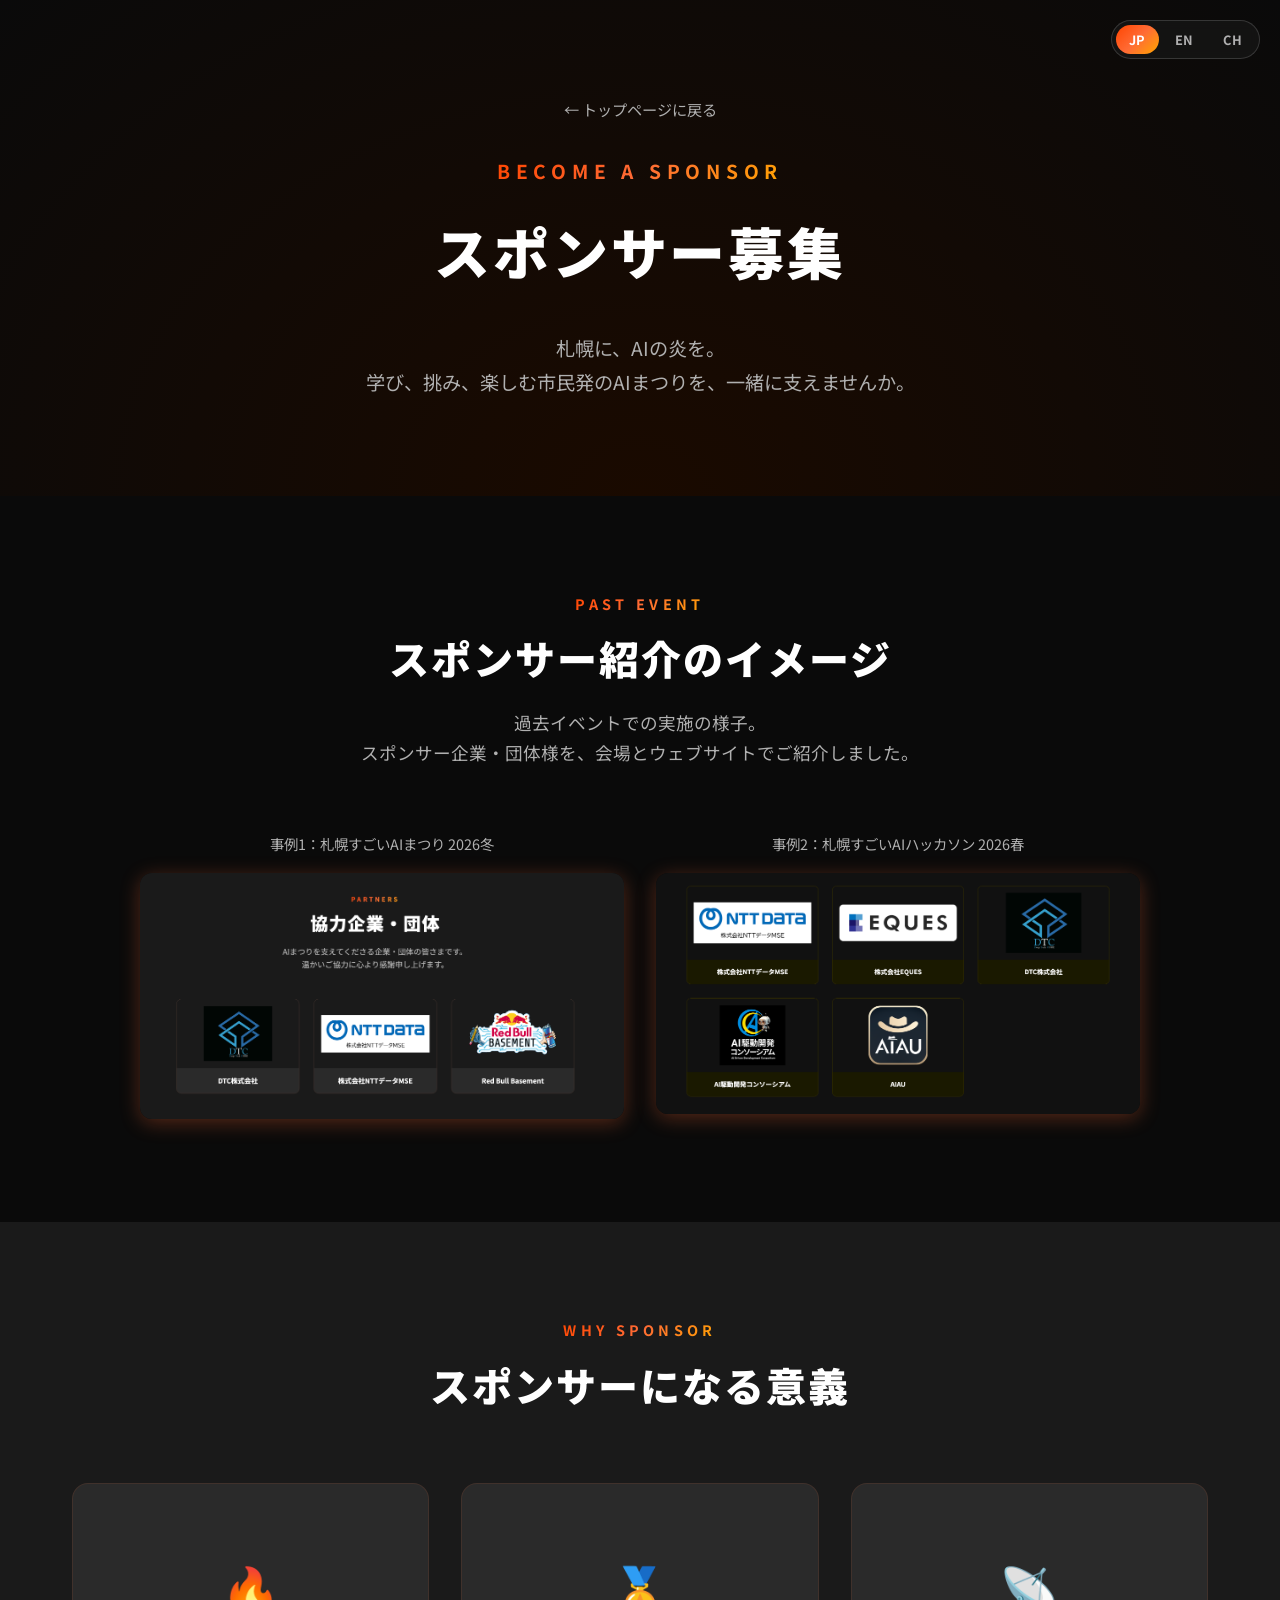
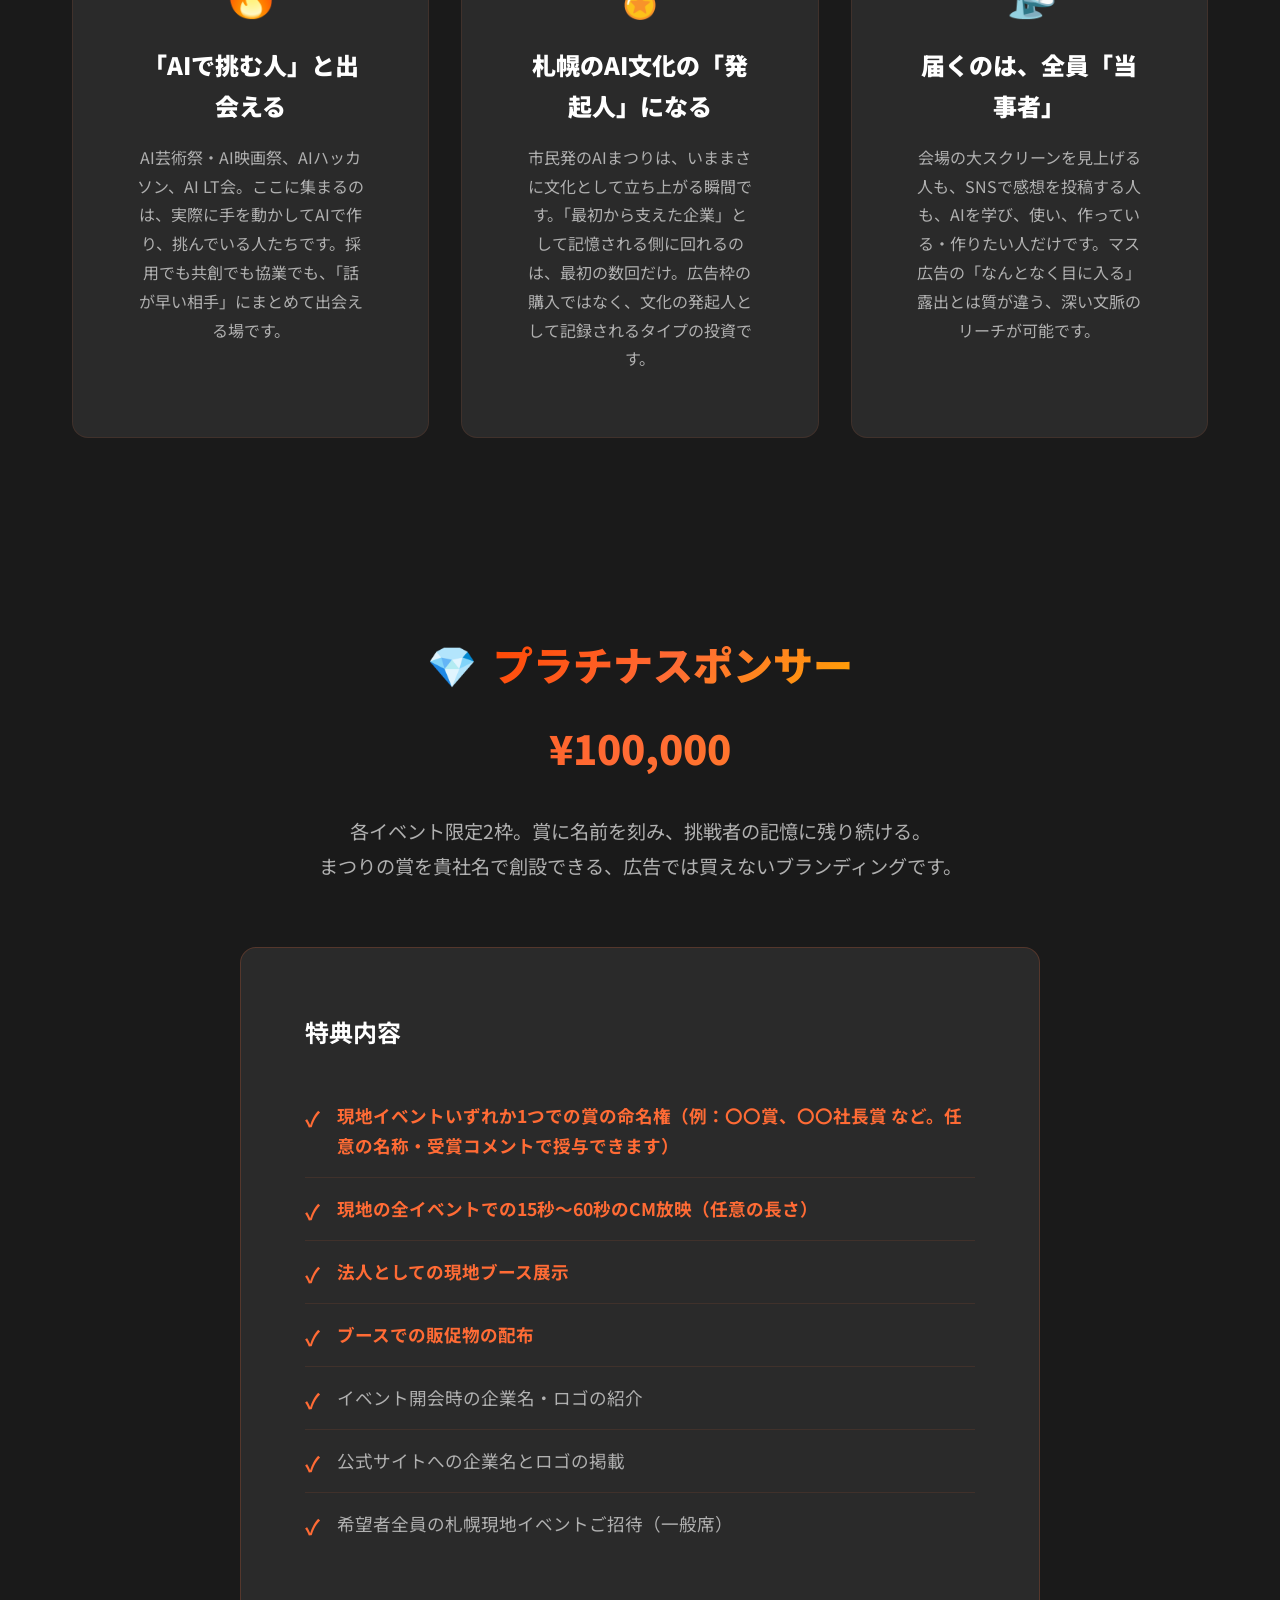
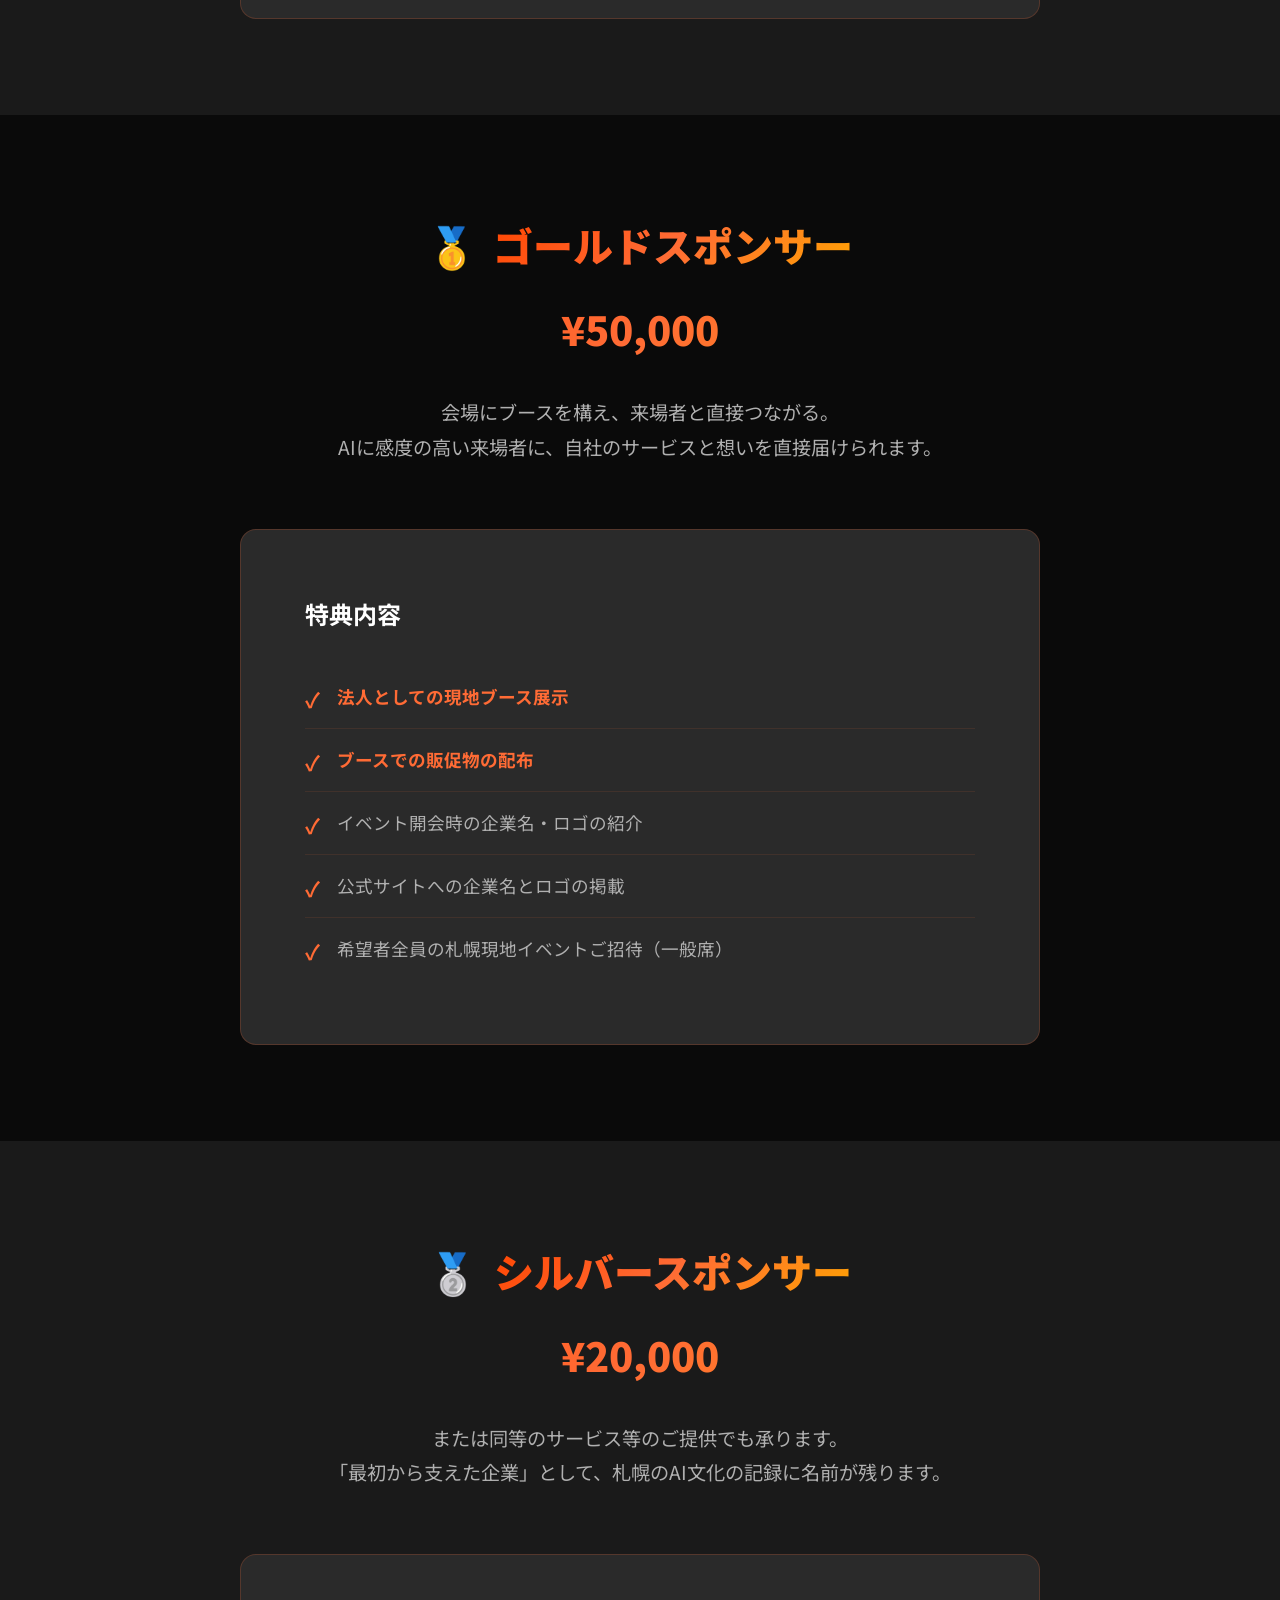
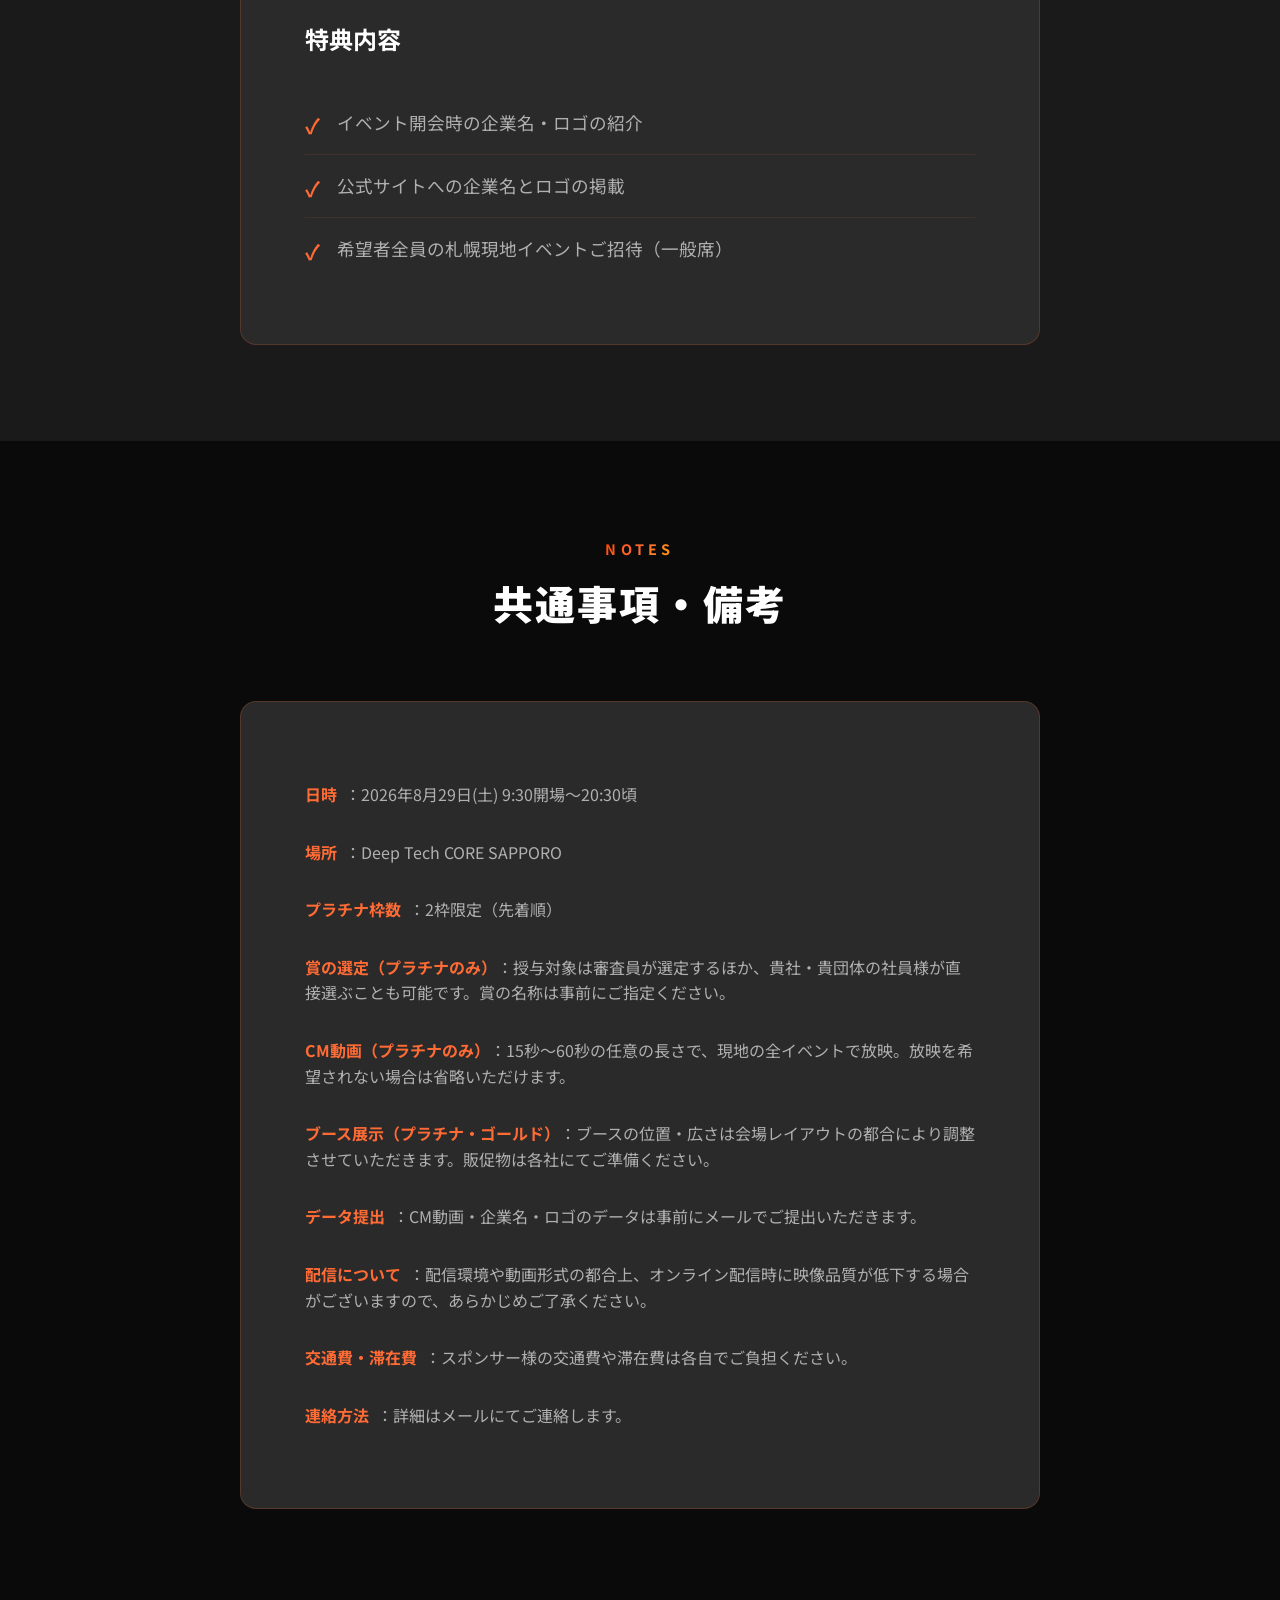
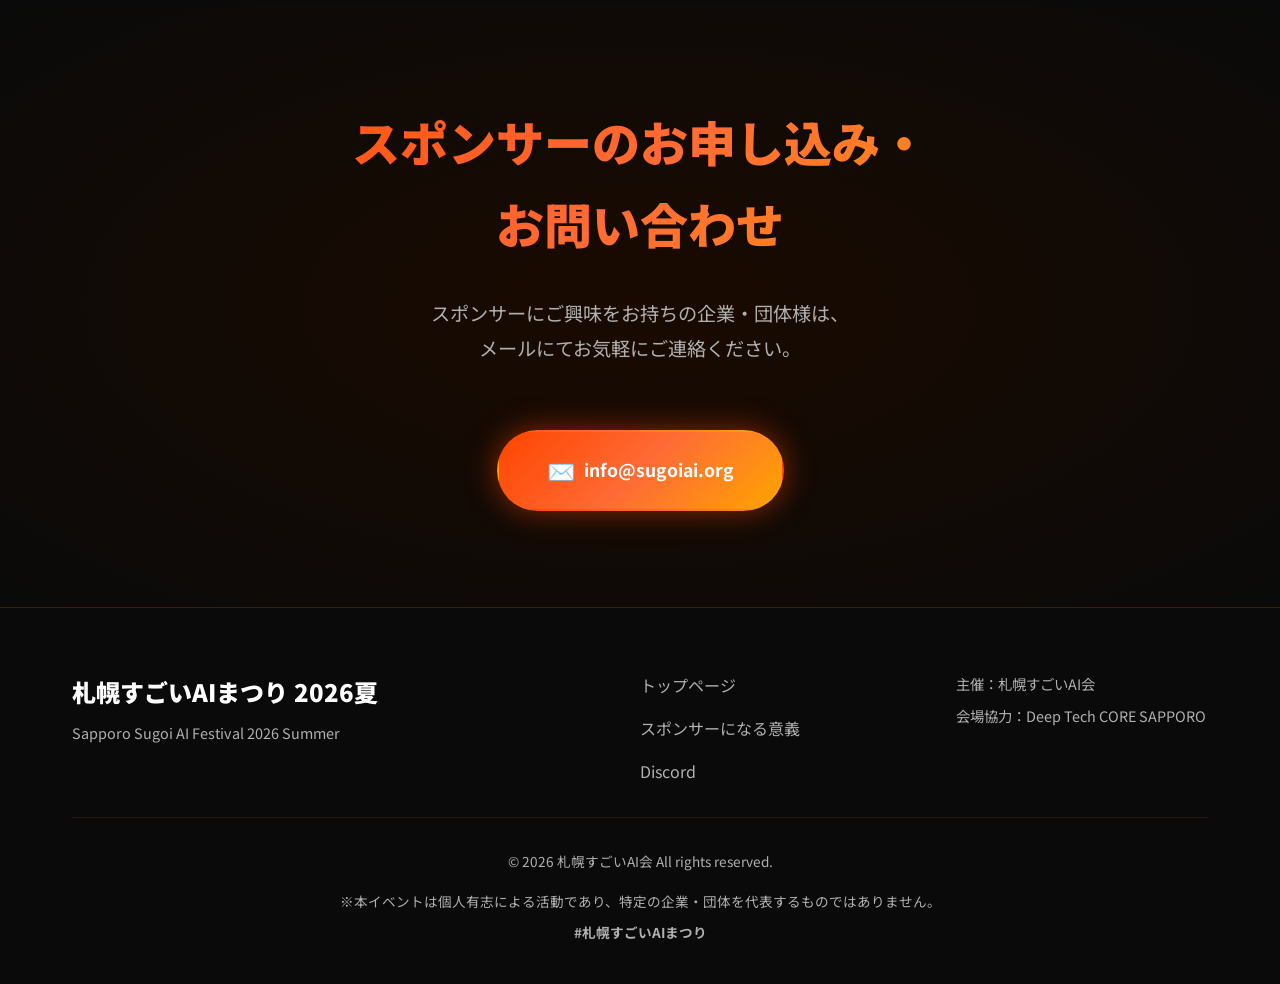
==== sponsors.html @ 0b1ef0fa "Initial commit" ====
<!DOCTYPE html>
<html lang="ja">
<head>
    <meta charset="UTF-8">
    <meta name="viewport" content="width=device-width, initial-scale=1.0">
    <title>スポンサー募集 | 札幌すごいAIまつり 2026夏</title>
    <meta name="description" content="札幌すごいAIまつり 2026夏のスポンサーを募集しています。一緒に札幌のAI文化を育てませんか？">
    <!-- OGP Tags -->
    <meta property="og:title" content="スポンサー募集 | 札幌すごいAIまつり 2026夏">
    <meta property="og:description" content="札幌すごいAIまつり 2026夏のスポンサーを募集しています。一緒に札幌のAI文化を育てませんか？">
    <meta property="og:type" content="website">
    <meta property="og:url" content="https://matsuri.sugoiai.org/sponsors.html">
    <meta property="og:site_name" content="札幌すごいAIまつり 2026夏">
    <meta property="og:image" content="https://matsuri.sugoiai.org/logo.png">
    <meta property="og:image:width" content="1200">
    <meta property="og:image:height" content="630">
    <meta property="og:locale" content="ja_JP">
    <!-- Twitter Card Tags -->
    <meta name="twitter:card" content="summary_large_image">
    <meta name="twitter:title" content="スポンサー募集 | 札幌すごいAIまつり 2026夏">
    <meta name="twitter:description" content="札幌すごいAIまつり 2026夏のスポンサーを募集しています。一緒に札幌のAI文化を育てませんか？">
    <meta name="twitter:image" content="https://matsuri.sugoiai.org/logo.png">
    <!-- Favicon -->
    <link rel="icon" type="image/png" href="logo.png">
    <link rel="apple-touch-icon" href="logo.png">
    <link rel="stylesheet" href="style.css">
    <link rel="preconnect" href="https://fonts.googleapis.com">
    <link rel="preconnect" href="https://fonts.gstatic.com" crossorigin>
    <link href="https://fonts.googleapis.com/css2?family=Noto+Sans+JP:wght@400;700;900&display=swap" rel="stylesheet">
</head>
<body data-page="sponsors">

    <!-- Hero Section -->
    <section class="sponsors-hero">
        <div class="lang-switcher">
            <button type="button" class="lang-btn active" data-lang="ja">JP</button>
            <button type="button" class="lang-btn" data-lang="en">EN</button>
            <button type="button" class="lang-btn" data-lang="zh">CH</button>
        </div>
        <div class="container">
            <a href="index.html" class="back-link" data-i18n="sp.back">← トップページに戻る</a>
            <h1 class="sponsors-hero-title">
                <span class="title-en-large">BECOME A SPONSOR</span>
                <span class="title-ja-large" data-i18n="sp.hero_title">スポンサー募集</span>
            </h1>
            <p class="sponsors-hero-description" data-i18n="sp.hero_description">札幌に、AIの炎を。<br>学び、挑み、楽しむ市民発のAIまつりを、一緒に支えませんか。</p>
        </div>
    </section>

    <!-- Past Event Section -->
    <section id="past-event" class="section">
        <div class="container">
            <div class="section-header">
                <h2 class="section-title">
                    <span class="title-en">PAST EVENT</span>
                    <span class="title-ja" data-i18n="sp.past_title">スポンサー紹介のイメージ</span>
                </h2>
                <p class="section-description" data-i18n="sp.past_description">過去イベントでの実施の様子。<br>スポンサー企業・団体様を、会場とウェブサイトでご紹介しました。</p>
            </div>
            <div class="sp-past-grid">
                <div class="sp-past-image-wrap">
                    <p class="sp-past-label" data-i18n="sp.past_label1">事例1：札幌すごいAIまつり 2026冬</p>
                    <img src="images/sponsors.png" alt="スポンサー企業・団体（札幌すごいAIまつり 2026冬）" class="sp-past-image">
                </div>
                <div class="sp-past-image-wrap">
                    <p class="sp-past-label" data-i18n="sp.past_label2">事例2：札幌すごいAIハッカソン 2026春</p>
                    <img src="images/sponsors2.png" alt="スポンサー企業・団体（札幌すごいAIハッカソン 2026春）" class="sp-past-image">
                </div>
            </div>
        </div>
    </section>

    <!-- Why Sponsor Section -->
    <section id="why-sponsor" class="section why-sponsor">
        <div class="container">
            <div class="section-header">
                <h2 class="section-title">
                    <span class="title-en">WHY SPONSOR</span>
                    <span class="title-ja" data-i18n="sp.why_title">スポンサーになる意義</span>
                </h2>
            </div>
            <div class="sponsor-benefits">
                <div class="benefit-card">
                    <div class="benefit-icon">🔥</div>
                    <h3 class="benefit-title" data-i18n="sp.benefit1_title">「AIで挑む人」と出会える</h3>
                    <p class="benefit-description" data-i18n="sp.benefit1_description">AI芸術祭・AI映画祭、AIハッカソン、AI LT会。ここに集まるのは、実際に手を動かしてAIで作り、挑んでいる人たちです。採用でも共創でも協業でも、「話が早い相手」にまとめて出会える場です。</p>
                </div>
                <div class="benefit-card">
                    <div class="benefit-icon">🏅</div>
                    <h3 class="benefit-title" data-i18n="sp.benefit2_title">札幌のAI文化の「発起人」になる</h3>
                    <p class="benefit-description" data-i18n="sp.benefit2_description">市民発のAIまつりは、いままさに文化として立ち上がる瞬間です。「最初から支えた企業」として記憶される側に回れるのは、最初の数回だけ。広告枠の購入ではなく、文化の発起人として記録されるタイプの投資です。</p>
                </div>
                <div class="benefit-card">
                    <div class="benefit-icon">📡</div>
                    <h3 class="benefit-title" data-i18n="sp.benefit3_title">届くのは、全員「当事者」</h3>
                    <p class="benefit-description" data-i18n="sp.benefit3_description">会場の大スクリーンを見上げる人も、SNSで感想を投稿する人も、AIを学び、使い、作っている・作りたい人だけです。マス広告の「なんとなく目に入る」露出とは質が違う、深い文脈のリーチが可能です。</p>
                </div>
            </div>
        </div>
    </section>

    <!-- Platinum Sponsor Section -->
    <section id="platinum-sponsor" class="section sponsor-plan">
        <div class="container">
            <div class="plan-header">
                <h2 class="tier-title">
                    <span class="tier-icon">💎</span>
                    <span class="tier-name" data-i18n="sp.platinum_name">プラチナスポンサー</span>
                </h2>
                <p class="plan-price">¥100,000</p>
                <p class="plan-description" data-i18n="sp.platinum_description">各イベント限定2枠。賞に名前を刻み、挑戦者の記憶に残り続ける。<br>まつりの賞を貴社名で創設できる、広告では買えないブランディングです。</p>
            </div>
            <div class="plan-content">
                <h3 class="plan-benefits-title" data-i18n="sp.benefits_title">特典内容</h3>
                <ul class="plan-benefits-list">
                    <li data-i18n="sp.item_award"><strong>現地イベントいずれか1つでの賞の命名権（例：〇〇賞、〇〇社長賞 など。任意の名称・受賞コメントで授与できます）</strong></li>
                    <li data-i18n="sp.item_cm"><strong>現地の全イベントでの15秒〜60秒のCM放映（任意の長さ）</strong></li>
                    <li data-i18n="sp.item_booth"><strong>法人としての現地ブース展示</strong></li>
                    <li data-i18n="sp.item_promo"><strong>ブースでの販促物の配布</strong></li>
                    <li data-i18n="sp.item_opening">イベント開会時の企業名・ロゴの紹介</li>
                    <li data-i18n="sp.item_website">公式サイトへの企業名とロゴの掲載</li>
                    <li data-i18n="sp.item_invite">希望者全員の札幌現地イベントご招待（一般席）</li>
                </ul>
            </div>
        </div>
    </section>

    <!-- Gold Sponsor Section -->
    <section id="gold-sponsor" class="section sponsor-plan">
        <div class="container">
            <div class="plan-header">
                <h2 class="tier-title">
                    <span class="tier-icon">🥇</span>
                    <span class="tier-name" data-i18n="sp.gold_name">ゴールドスポンサー</span>
                </h2>
                <p class="plan-price">¥50,000</p>
                <p class="plan-description" data-i18n="sp.gold_description">会場にブースを構え、来場者と直接つながる。<br>AIに感度の高い来場者に、自社のサービスと想いを直接届けられます。</p>
            </div>
            <div class="plan-content">
                <h3 class="plan-benefits-title" data-i18n="sp.benefits_title">特典内容</h3>
                <ul class="plan-benefits-list">
                    <li data-i18n="sp.item_booth"><strong>法人としての現地ブース展示</strong></li>
                    <li data-i18n="sp.item_promo"><strong>ブースでの販促物の配布</strong></li>
                    <li data-i18n="sp.item_opening">イベント開会時の企業名・ロゴの紹介</li>
                    <li data-i18n="sp.item_website">公式サイトへの企業名とロゴの掲載</li>
                    <li data-i18n="sp.item_invite">希望者全員の札幌現地イベントご招待（一般席）</li>
                </ul>
            </div>
        </div>
    </section>

    <!-- Silver Sponsor Section -->
    <section id="silver-sponsor" class="section sponsor-plan">
        <div class="container">
            <div class="plan-header">
                <h2 class="tier-title">
                    <span class="tier-icon">🥈</span>
                    <span class="tier-name" data-i18n="sp.silver_name">シルバースポンサー</span>
                </h2>
                <p class="plan-price">¥20,000</p>
                <p class="plan-description" data-i18n="sp.silver_description">または同等のサービス等のご提供でも承ります。<br>「最初から支えた企業」として、札幌のAI文化の記録に名前が残ります。</p>
            </div>
            <div class="plan-content">
                <h3 class="plan-benefits-title" data-i18n="sp.benefits_title">特典内容</h3>
                <ul class="plan-benefits-list">
                    <li data-i18n="sp.item_opening">イベント開会時の企業名・ロゴの紹介</li>
                    <li data-i18n="sp.item_website">公式サイトへの企業名とロゴの掲載</li>
                    <li data-i18n="sp.item_invite">希望者全員の札幌現地イベントご招待（一般席）</li>
                </ul>
            </div>
        </div>
    </section>

    <!-- Notes Section -->
    <section id="notes" class="section sponsor-plan">
        <div class="container">
            <div class="section-header">
                <h2 class="section-title">
                    <span class="title-en">NOTES</span>
                    <span class="title-ja" data-i18n="sp.notes_title">共通事項・備考</span>
                </h2>
            </div>
            <div class="plan-content">
                <ul class="plan-notes-list">
                    <li data-i18n="sp.note_date"><strong>日時</strong>：2026年8月29日(土) 9:30開場〜20:30頃</li>
                    <li data-i18n="sp.note_venue"><strong>場所</strong>：Deep Tech CORE SAPPORO</li>
                    <li data-i18n="sp.note_slots"><strong>プラチナ枠数</strong>：2枠限定（先着順）</li>
                    <li data-i18n="sp.note_award"><strong>賞の選定（プラチナのみ）</strong>：授与対象は審査員が選定するほか、貴社・貴団体の社員様が直接選ぶことも可能です。賞の名称は事前にご指定ください。</li>
                    <li data-i18n="sp.note_cm"><strong>CM動画（プラチナのみ）</strong>：15秒〜60秒の任意の長さで、現地の全イベントで放映。放映を希望されない場合は省略いただけます。</li>
                    <li data-i18n="sp.note_booth"><strong>ブース展示（プラチナ・ゴールド）</strong>：ブースの位置・広さは会場レイアウトの都合により調整させていただきます。販促物は各社にてご準備ください。</li>
                    <li data-i18n="sp.note_data"><strong>データ提出</strong>：CM動画・企業名・ロゴのデータは事前にメールでご提出いただきます。</li>
                    <li data-i18n="sp.note_stream"><strong>配信について</strong>：配信環境や動画形式の都合上、オンライン配信時に映像品質が低下する場合がございますので、あらかじめご了承ください。</li>
                    <li data-i18n="sp.note_travel"><strong>交通費・滞在費</strong>：スポンサー様の交通費や滞在費は各自でご負担ください。</li>
                    <li data-i18n="sp.note_contact"><strong>連絡方法</strong>：詳細はメールにてご連絡します。</li>
                </ul>
            </div>
        </div>
    </section>

    <!-- Contact Section -->
    <section id="contact" class="section sponsor-contact">
        <div class="container">
            <div class="cta-content">
                <h2 class="cta-title" data-i18n="sp.contact_title">スポンサーのお申し込み・<br>お問い合わせ</h2>
                <p class="cta-description" data-i18n="sp.contact_description">
                    スポンサーにご興味をお持ちの企業・団体様は、<br>
                    メールにてお気軽にご連絡ください。
                </p>
                <div class="cta-buttons">
                    <a href="mailto:info@sugoiai.org" class="btn btn-primary btn-large">
                        <span class="btn-icon">✉️</span>
                        <span class="btn-text">info@sugoiai.org</span>
                    </a>
                </div>
            </div>
        </div>
    </section>

    <!-- Footer -->
    <footer class="footer">
        <div class="container">
            <div class="footer-content">
                <div class="footer-logo">
                    <h3 data-i18n="footer.logo_title">札幌すごいAIまつり 2026夏</h3>
                    <p data-i18n="footer.logo_sub">Sapporo Sugoi AI Festival 2026 Summer</p>
                </div>
                <div class="footer-links">
                    <a href="index.html" data-i18n="sp.footer_top">トップページ</a>
                    <a href="#why-sponsor" data-i18n="sp.why_title">スポンサーになる意義</a>
                    <a href="https://discord.gg/Ve2tQeN7cw" target="_blank" rel="noopener noreferrer">Discord</a>
                </div>
                <div class="footer-info">
                    <p data-i18n="footer.organizer">主催：札幌すごいAI会</p>
                    <p data-i18n="footer.venue">会場協力：Deep Tech CORE SAPPORO</p>
                </div>
            </div>
            <div class="footer-bottom">
                <p data-i18n="footer.copyright">&copy; 2026 札幌すごいAI会 All rights reserved.</p>
                <p class="footer-disclaimer" data-i18n="footer.disclaimer">※本イベントは個人有志による活動であり、特定の企業・団体を代表するものではありません。</p>
                <p class="footer-hashtag">#札幌すごいAIまつり</p>
            </div>
        </div>
    </footer>

    <script src="script.js"></script>
    <script src="i18n.js"></script>
</body>
</html>
---- style.css ----
/* Reset & Base Styles */
* {
    margin: 0;
    padding: 0;
    box-sizing: border-box;
}

:root {
    /* Color Palette - Flame Theme */
    --flame-red: #FF4500;
    --flame-orange: #FF6B35;
    --flame-yellow: #FFA500;
    --flame-bright: #FFD700;
    --dark-bg: #0a0a0a;
    --dark-surface: #1a1a1a;
    --dark-elevated: #2a2a2a;
    --text-primary: #ffffff;
    --text-secondary: #b0b0b0;
    --accent-gradient: linear-gradient(135deg, var(--flame-red), var(--flame-orange), var(--flame-yellow));
    --flame-glow: 0 0 30px rgba(255, 69, 0, 0.5);

    /* Typography */
    --font-primary: 'Noto Sans JP', sans-serif;

    /* Spacing */
    --spacing-xs: 0.5rem;
    --spacing-sm: 1rem;
    --spacing-md: 2rem;
    --spacing-lg: 4rem;
    --spacing-xl: 6rem;

    /* Container */
    --container-max: 1200px;
    --container-padding: 2rem;
}

html {
    scroll-behavior: smooth;
}

body {
    font-family: var(--font-primary);
    background-color: var(--dark-bg);
    color: var(--text-primary);
    line-height: 1.7;
    overflow-x: hidden;
}

.container {
    max-width: var(--container-max);
    margin: 0 auto;
    padding: 0 var(--container-padding);
}

/* Section Styles */
.section {
    padding: var(--spacing-xl) 0;
    position: relative;
}

.section-header {
    text-align: center;
    margin-bottom: var(--spacing-lg);
}

.section-title {
    display: flex;
    flex-direction: column;
    align-items: center;
    gap: var(--spacing-xs);
}

.title-en {
    font-size: 0.9rem;
    font-weight: 700;
    letter-spacing: 0.3em;
    background: var(--accent-gradient);
    -webkit-background-clip: text;
    -webkit-text-fill-color: transparent;
    background-clip: text;
    text-transform: uppercase;
}

.title-ja {
    font-size: 2.5rem;
    font-weight: 900;
    letter-spacing: 0.05em;
}

.section-description {
    color: var(--text-secondary);
    margin-top: var(--spacing-sm);
    font-size: 1.1rem;
}

/* Hero Section */
.hero {
    min-height: 100vh;
    display: flex;
    flex-direction: column;
    justify-content: center;
    align-items: center;
    position: relative;
    overflow: hidden;
    background: radial-gradient(ellipse at bottom, #1a0a00 0%, var(--dark-bg) 100%);
}

.hero-background {
    position: absolute;
    top: 0;
    left: 0;
    width: 100%;
    height: 100%;
    overflow: hidden;
    z-index: 0;
}

.flame-particle {
    position: absolute;
    bottom: -100px;
    width: 300px;
    height: 300px;
    background: radial-gradient(circle, rgba(255, 69, 0, 0.3) 0%, transparent 70%);
    border-radius: 50%;
    filter: blur(40px);
    animation: flameRise 15s infinite ease-in-out;
}

.flame-particle:nth-child(1) {
    left: 10%;
    animation-delay: 0s;
}

.flame-particle:nth-child(2) {
    left: 50%;
    animation-delay: 5s;
}

.flame-particle:nth-child(3) {
    left: 80%;
    animation-delay: 10s;
}

@keyframes flameRise {
    0% {
        transform: translateY(0) scale(1);
        opacity: 0;
    }
    50% {
        opacity: 0.6;
    }
    100% {
        transform: translateY(-100vh) scale(1.5);
        opacity: 0;
    }
}

.hero-content {
    position: relative;
    z-index: 1;
    text-align: center;
}

.hero-date {
    font-size: 1.2rem;
    font-weight: 700;
    letter-spacing: 0.3em;
    background: var(--accent-gradient);
    -webkit-background-clip: text;
    -webkit-text-fill-color: transparent;
    background-clip: text;
    margin-bottom: var(--spacing-md);
    animation: fadeInDown 1s ease-out;
}

.hero-title {
    margin-bottom: var(--spacing-md);
    animation: fadeInUp 1s ease-out 0.3s both;
}

.title-main {
    display: block;
    font-size: clamp(2.5rem, 8vw, 5rem);
    font-weight: 900;
    letter-spacing: 0.05em;
    margin-bottom: var(--spacing-sm);
    text-shadow: 0 0 30px rgba(255, 69, 0, 0.5);
}

.title-sub {
    display: block;
    font-size: clamp(0.9rem, 2vw, 1.2rem);
    font-weight: 400;
    letter-spacing: 0.2em;
    color: var(--text-secondary);
}

.hero-tagline {
    font-size: clamp(1.2rem, 3vw, 1.8rem);
    line-height: 1.8;
    margin-bottom: var(--spacing-lg);
    animation: fadeInUp 1s ease-out 0.6s both;
}

.hero-info-badge {
    display: flex;
    justify-content: center;
    gap: 1.5rem;
    margin-bottom: 1.5rem;
    animation: fadeInUp 1s ease-out 0.85s both;
}

.hero-info-badge span {
    font-size: 1.2rem;
    font-weight: 900;
    color: var(--flame-bright);
    text-shadow: 0 0 10px rgba(255, 215, 0, 0.5);
    letter-spacing: 0.05em;
}

.hero-cta {
    animation: fadeInUp 1s ease-out 0.9s both;
}

.scroll-indicator {
    position: absolute;
    bottom: 3rem;
    left: 50%;
    transform: translateX(-50%);
    display: flex;
    flex-direction: column;
    align-items: center;
    gap: 1rem;
    color: var(--text-secondary);
    font-size: 0.8rem;
    letter-spacing: 0.2em;
    animation: fadeIn 1s ease-out 1.2s both;
}

.scroll-line {
    width: 1px;
    height: 40px;
    background: linear-gradient(to bottom, var(--flame-orange), transparent);
    animation: scrollLineMove 2s infinite;
}

@keyframes scrollLineMove {
    0%, 100% {
        transform: translateY(0);
        opacity: 1;
    }
    50% {
        transform: translateY(20px);
        opacity: 0;
    }
}

/* Buttons */
.btn {
    display: inline-flex;
    align-items: center;
    gap: var(--spacing-xs);
    padding: 1rem 2.5rem;
    font-size: 1rem;
    font-weight: 700;
    text-decoration: none;
    border-radius: 50px;
    transition: all 0.3s ease;
    position: relative;
    overflow: hidden;
    border: 2px solid transparent;
}

.btn-primary {
    background: var(--accent-gradient);
    color: var(--text-primary);
    box-shadow: var(--flame-glow);
}

.btn-primary:hover {
    transform: translateY(-3px);
    box-shadow: 0 0 50px rgba(255, 69, 0, 0.8);
}

.btn-secondary {
    background: transparent;
    color: var(--text-primary);
    border: 2px solid var(--flame-orange);
}

.btn-secondary:hover {
    background: var(--dark-elevated);
    border-color: var(--flame-yellow);
    transform: translateY(-3px);
}

.btn-large {
    padding: 1.2rem 3rem;
    font-size: 1.1rem;
}

.btn-icon {
    font-size: 1.3em;
}

/* Overview Section */
.overview {
    background: var(--dark-surface);
    position: relative;
    overflow: hidden;
}

.flame-canvas {
    position: absolute;
    top: 0;
    left: 0;
    width: 100%;
    height: 100%;
    z-index: 0;
    pointer-events: none;
    opacity: 0.6;
}

.overview .container {
    position: relative;
    z-index: 1;
}

.overview-content {
    margin-top: var(--spacing-lg);
}

.overview-main {
    display: grid;
    grid-template-columns: 1fr 1fr;
    gap: var(--spacing-lg);
    align-items: center;
}

.venue-image {
    width: 100%;
    height: auto;
    border-radius: 12px;
    object-fit: cover;
    box-shadow: 0 4px 20px rgba(255, 107, 53, 0.3);
}

.overview-subtitle {
    font-size: 2rem;
    font-weight: 900;
    margin-bottom: var(--spacing-md);
    background: var(--accent-gradient);
    -webkit-background-clip: text;
    -webkit-text-fill-color: transparent;
    background-clip: text;
}

.overview-text p {
    margin-bottom: var(--spacing-sm);
    color: var(--text-secondary);
    font-size: 1.05rem;
}

.overview-text strong {
    color: var(--text-primary);
    font-weight: 700;
}

.event-info {
    margin-top: var(--spacing-md);
    padding: var(--spacing-md);
    background: var(--dark-elevated);
    border-left: 4px solid var(--flame-orange);
    border-radius: 8px;
}

.info-item {
    display: grid;
    grid-template-columns: 120px 1fr;
    gap: var(--spacing-sm);
    margin-bottom: var(--spacing-sm);
}

.info-item:last-child {
    margin-bottom: 0;
}

.youtube-btn {
    display: inline-block;
    margin-top: var(--spacing-md);
    padding: 0.75rem 1.5rem;
    background: #FF0000;
    color: #fff;
    font-weight: 700;
    font-size: 1rem;
    border-radius: 8px;
    text-decoration: none;
    transition: background 0.3s, transform 0.2s;
}

.youtube-btn:hover {
    background: #cc0000;
    transform: scale(1.05);
}

.info-label {
    font-weight: 700;
    color: var(--flame-orange);
}

.info-value {
    color: var(--text-primary);
}

.event-schedule-table {
    width: 100%;
    border-collapse: collapse;
}

.event-schedule-table td {
    padding: 0.5rem 0.75rem;
    vertical-align: top;
}

.event-schedule-table td:first-child {
    white-space: nowrap;
    font-weight: 700;
    color: var(--flame-orange);
    padding-left: 0;
}

.event-schedule-table td:nth-child(2) {
    font-weight: 700;
}

.event-schedule-table .broadcast-time {
    font-weight: 400;
    font-size: 0.85rem;
    color: var(--text-secondary);
}

/* Image Placeholder */
.image-placeholder {
    position: relative;
    width: 100%;
    padding-bottom: 75%;
    background: var(--dark-elevated);
    border-radius: 12px;
    overflow: hidden;
    border: 2px dashed var(--flame-orange);
    display: flex;
    align-items: center;
    justify-content: center;
}

.placeholder-text {
    position: absolute;
    top: 50%;
    left: 50%;
    transform: translate(-50%, -50%);
    color: var(--text-secondary);
    font-size: 1rem;
    text-align: center;
    padding: var(--spacing-sm);
}

/* Program Images */
.program-image {
    width: 100%;
    height: auto;
    border-radius: 12px 12px 0 0;
    object-fit: cover;
    display: block;
    aspect-ratio: 4 / 3;
    box-shadow: 0 4px 20px rgba(255, 107, 53, 0.2);
}

/* AI Dojo Image */
.dojo-site-image {
    width: 100%;
    height: auto;
    border-radius: 12px;
    object-fit: cover;
    box-shadow: 0 4px 20px rgba(255, 107, 53, 0.3);
}

/* Value Proposition Image */
.value-photo {
    width: 100%;
    height: auto;
    border-radius: 12px;
    object-fit: cover;
    box-shadow: 0 4px 20px rgba(255, 107, 53, 0.3);
}

/* Sponsors Section */
.sponsors {
    background: var(--dark-surface);
    position: relative;
}

.sponsors-grid {
    display: grid;
    grid-template-columns: repeat(3, 1fr);
    gap: var(--spacing-md);
    margin-top: var(--spacing-lg);
    max-width: 900px;
    margin-left: auto;
    margin-right: auto;
}

.sponsor-card {
    background: var(--dark-elevated);
    border-radius: 12px;
    overflow: hidden;
    transition: all 0.3s ease;
    border: 1px solid rgba(255, 107, 53, 0.1);
}

a.sponsor-card {
    display: block;
    text-decoration: none;
    color: inherit;
}

.sponsor-card:hover {
    transform: translateY(-4px);
    border-color: var(--flame-orange);
    box-shadow: 0 8px 24px rgba(255, 69, 0, 0.2);
}

.sponsor-logo {
    width: 100%;
    aspect-ratio: 16 / 9;
    display: flex;
    align-items: center;
    justify-content: center;
    background: var(--dark-surface);
}

.sponsor-logo img {
    width: 100%;
    height: 100%;
    object-fit: contain;
    padding: var(--spacing-sm);
}

.sponsor-logo span {
    font-size: 2.5rem;
    font-weight: 700;
    color: #ffffff;
}

.sponsor-name {
    padding: var(--spacing-sm);
    font-size: 0.95rem;
    font-weight: 700;
    color: var(--text-primary);
    text-align: center;
    background: var(--dark-elevated);
}

.sponsor-placeholder {
    opacity: 0.5;
    border-style: dashed;
}

.sponsor-placeholder:hover {
    transform: none;
    box-shadow: none;
}

@media (max-width: 768px) {
    .sponsors-grid {
        grid-template-columns: repeat(2, 1fr);
    }
}

@media (max-width: 480px) {
    .sponsors-grid {
        grid-template-columns: 1fr;
        max-width: 280px;
    }
}

.sponsors-link-wrapper {
    margin-top: var(--spacing-lg);
    text-align: center;
}

.btn-link {
    display: inline-block;
    color: var(--text-secondary);
    text-decoration: none;
    font-size: 0.95rem;
    font-weight: 400;
    transition: all 0.3s ease;
    padding: 0.5rem 1rem;
    border-bottom: 1px solid transparent;
}

.btn-link:hover {
    color: var(--flame-orange);
    border-bottom-color: var(--flame-orange);
}

/* Sponsors Page Specific Styles */
.sponsors-hero {
    position: relative;
    min-height: 50vh;
    display: flex;
    flex-direction: column;
    justify-content: center;
    align-items: center;
    background: radial-gradient(ellipse at bottom, #1a0a00 0%, var(--dark-bg) 100%);
    padding: var(--spacing-xl) 0;
    text-align: center;
}

.back-link {
    display: inline-block;
    color: var(--text-secondary);
    text-decoration: none;
    margin-bottom: var(--spacing-md);
    transition: all 0.3s ease;
    font-size: 0.95rem;
}

.back-link:hover {
    color: var(--flame-orange);
    transform: translateX(-5px);
}

.sponsors-hero-title {
    display: flex;
    flex-direction: column;
    align-items: center;
    gap: var(--spacing-sm);
    margin-bottom: var(--spacing-md);
}

.title-en-large {
    font-size: 1.2rem;
    font-weight: 700;
    letter-spacing: 0.3em;
    background: var(--accent-gradient);
    -webkit-background-clip: text;
    -webkit-text-fill-color: transparent;
    background-clip: text;
    text-transform: uppercase;
}

.title-ja-large {
    font-size: 3.5rem;
    font-weight: 900;
    letter-spacing: 0.05em;
}

.sponsors-hero-description {
    font-size: 1.2rem;
    color: var(--text-secondary);
    line-height: 1.8;
}

/* Sponsors Page: Past Event */
.sp-past-grid {
    display: grid;
    grid-template-columns: repeat(auto-fit, minmax(320px, 1fr));
    gap: var(--spacing-md);
    max-width: 1000px;
    margin: var(--spacing-lg) auto 0;
}

.sp-past-label {
    color: var(--text-secondary);
    font-size: 0.9rem;
    text-align: center;
    margin-bottom: var(--spacing-sm);
}

.sp-past-video iframe {
    width: 100%;
    aspect-ratio: 16 / 9;
    border: 0;
    border-radius: 12px;
    box-shadow: 0 4px 20px rgba(255, 107, 53, 0.3);
}

.sp-past-image {
    width: 100%;
    height: auto;
    border-radius: 12px;
    box-shadow: 0 4px 20px rgba(255, 107, 53, 0.3);
}

.sponsors-tier {
    background: var(--dark-surface);
}

.sponsors-tier:nth-child(even) {
    background: var(--dark-bg);
}

.tier-header {
    text-align: center;
    margin-bottom: var(--spacing-lg);
}

.tier-title {
    display: flex;
    align-items: center;
    justify-content: center;
    gap: var(--spacing-sm);
    font-size: 2.5rem;
    font-weight: 900;
}

.tier-icon {
    font-size: 2.5rem;
}

.tier-name {
    background: var(--accent-gradient);
    -webkit-background-clip: text;
    -webkit-text-fill-color: transparent;
    background-clip: text;
}

/* Why Sponsor Section */
.why-sponsor {
    background: var(--dark-surface);
}

.sponsor-benefits {
    display: grid;
    grid-template-columns: repeat(auto-fit, minmax(280px, 1fr));
    gap: var(--spacing-md);
    margin-top: var(--spacing-lg);
}

.benefit-card {
    background: var(--dark-elevated);
    padding: var(--spacing-lg);
    border-radius: 16px;
    text-align: center;
    border: 1px solid rgba(255, 107, 53, 0.1);
    transition: all 0.3s ease;
}

.benefit-card:hover {
    transform: translateY(-5px);
    border-color: var(--flame-orange);
    box-shadow: 0 10px 30px rgba(255, 69, 0, 0.2);
}

.benefit-icon {
    font-size: 3rem;
    margin-bottom: var(--spacing-sm);
}

.benefit-title {
    font-size: 1.5rem;
    font-weight: 900;
    margin-bottom: var(--spacing-sm);
    color: var(--text-primary);
}

.benefit-description {
    color: var(--text-secondary);
    line-height: 1.8;
    font-size: 1rem;
}

/* Sponsor Plan Section */
.sponsor-plan {
    background: var(--dark-bg);
}

.sponsor-plan:nth-child(even) {
    background: var(--dark-surface);
}

.plan-header {
    text-align: center;
    margin-bottom: var(--spacing-lg);
}

.plan-description {
    font-size: 1.2rem;
    color: var(--text-secondary);
    line-height: 1.8;
    margin-top: var(--spacing-md);
    max-width: 800px;
    margin-left: auto;
    margin-right: auto;
}

.plan-price {
    font-size: 2.5rem;
    font-weight: 900;
    background: var(--accent-gradient);
    -webkit-background-clip: text;
    -webkit-text-fill-color: transparent;
    background-clip: text;
    margin-top: var(--spacing-sm);
}

.plan-content {
    max-width: 800px;
    margin: 0 auto;
    background: var(--dark-elevated);
    padding: var(--spacing-lg);
    border-radius: 16px;
    border: 1px solid rgba(255, 107, 53, 0.2);
}

.plan-benefits-title {
    font-size: 1.5rem;
    font-weight: 700;
    margin-bottom: var(--spacing-md);
    color: var(--text-primary);
}

.plan-benefits-list {
    list-style: none;
    padding: 0;
}

.plan-benefits-list li {
    padding: var(--spacing-sm) 0;
    padding-left: 2rem;
    position: relative;
    color: var(--text-secondary);
    font-size: 1.1rem;
    border-bottom: 1px solid rgba(255, 107, 53, 0.1);
}

.plan-benefits-list li:last-child {
    border-bottom: none;
}

.plan-benefits-list li::before {
    content: "✓";
    position: absolute;
    left: 0;
    color: var(--flame-orange);
    font-weight: bold;
    font-size: 1.3rem;
}

.plan-benefits-list li strong {
    color: var(--flame-orange);
    font-weight: 700;
}

.plan-notes-title {
    font-size: 1.5rem;
    font-weight: 700;
    margin-top: var(--spacing-lg);
    margin-bottom: var(--spacing-md);
    color: var(--text-primary);
}

.plan-notes-list {
    list-style: none;
    padding: 0;
}

.plan-notes-list li {
    padding: var(--spacing-sm) 0;
    color: var(--text-secondary);
    font-size: 1rem;
    line-height: 1.6;
}

.plan-notes-list li strong {
    color: var(--flame-orange);
    font-weight: 700;
    margin-right: 0.5rem;
}

/* Sponsor Contact Section */
.sponsor-contact {
    background: radial-gradient(ellipse at center, #1a0a00 0%, var(--dark-bg) 100%);
    text-align: center;
    padding: var(--spacing-xl) 0;
}

.contact-content {
    max-width: 800px;
    margin: 0 auto;
}

.contact-title {
    font-size: 2.5rem;
    font-weight: 900;
    margin-bottom: var(--spacing-md);
    background: var(--accent-gradient);
    -webkit-background-clip: text;
    -webkit-text-fill-color: transparent;
    background-clip: text;
}

.contact-description {
    font-size: 1.1rem;
    color: var(--text-secondary);
    line-height: 1.8;
    margin-bottom: var(--spacing-lg);
}

/* Programs Section */
.programs {
    background: var(--dark-bg);
    position: relative;
    overflow: hidden;
}

.blazing-flame-canvas {
    position: absolute;
    top: 0;
    left: 0;
    width: 100%;
    height: 100%;
    z-index: 0;
    pointer-events: none;
    opacity: 0.7;
}

.programs .container {
    position: relative;
    z-index: 1;
}

.contents-timetable {
    max-width: 560px;
    margin: var(--spacing-lg) auto 0;
    background: var(--dark-elevated);
    border: 1px solid rgba(255, 107, 53, 0.1);
    border-radius: 12px;
    padding: var(--spacing-md);
}

.timetable-title {
    font-size: 1.2rem;
    font-weight: 700;
    text-align: center;
    color: var(--flame-orange);
    margin-bottom: var(--spacing-sm);
}

.timetable-note {
    text-align: center;
    font-weight: 700;
    color: var(--text-secondary);
    margin-bottom: var(--spacing-sm);
}

.programs-grid {
    display: grid;
    grid-template-columns: repeat(2, 1fr);
    gap: var(--spacing-md);
    margin-top: var(--spacing-lg);
}

.program-card {
    background: var(--dark-surface);
    border-radius: 16px;
    overflow: hidden;
    position: relative;
    transition: all 0.3s ease;
    border: 1px solid rgba(255, 107, 53, 0.1);
    scroll-margin-top: 24px;
}

.program-card:hover {
    transform: translateY(-8px);
    border-color: var(--flame-orange);
    box-shadow: 0 10px 40px rgba(255, 69, 0, 0.3);
}

.program-number {
    position: absolute;
    top: 1rem;
    right: 1rem;
    font-size: 4rem;
    font-weight: 900;
    background: var(--accent-gradient);
    -webkit-background-clip: text;
    -webkit-text-fill-color: transparent;
    background-clip: text;
    opacity: 0.3;
    z-index: 1;
}

.program-content {
    padding: var(--spacing-md);
}

.program-title {
    font-size: 1.8rem;
    font-weight: 900;
    margin-bottom: var(--spacing-xs);
}

.program-subtitle {
    font-size: 0.9rem;
    color: var(--text-secondary);
    margin-bottom: var(--spacing-md);
    letter-spacing: 0.1em;
}

.program-description {
    color: var(--text-secondary);
    line-height: 1.8;
    margin-bottom: var(--spacing-md);
}

.program-link {
    display: inline-block;
    color: var(--flame-orange);
    text-decoration: none;
    font-weight: 700;
    transition: all 0.3s ease;
}

.program-link:hover {
    color: var(--flame-yellow);
    transform: translateX(5px);
}

.program-highlight {
    padding: var(--spacing-sm);
    background: rgba(255, 69, 0, 0.1);
    border-left: 3px solid var(--flame-orange);
    border-radius: 4px;
    font-size: 0.95rem;
    color: var(--text-primary);
}

.program-entry {
    margin-top: var(--spacing-md);
    display: flex;
    flex-wrap: wrap;
    gap: var(--spacing-xs);
}

.btn-entry {
    padding: 0.8rem 1.8rem;
    font-size: 0.95rem;
    justify-content: center;
    flex: 1 1 auto;
}

.programs-participation {
    margin-top: var(--spacing-xl);
    padding-top: var(--spacing-xl);
    border-top: 1px solid rgba(255, 107, 53, 0.2);
}

.participation-content {
    text-align: center;
    max-width: 800px;
    margin: 0 auto;
    display: flex;
    flex-direction: column;
    align-items: center;
    gap: var(--spacing-md);
}

.participation-title {
    font-size: 2.2rem;
    font-weight: 900;
    background: var(--accent-gradient);
    -webkit-background-clip: text;
    -webkit-text-fill-color: transparent;
    background-clip: text;
}

.participation-description {
    font-size: 1.15rem;
    color: var(--text-secondary);
    line-height: 1.8;
}

/* Fish Art Collection */
.fish-art-collection {
    margin-top: var(--spacing-lg);
    padding-top: var(--spacing-lg);
    border-top: 1px solid rgba(255, 107, 53, 0.2);
}

.fish-art-content {
    text-align: center;
    max-width: 800px;
    margin: 0 auto;
    padding: var(--spacing-lg);
    background: linear-gradient(135deg, rgba(0, 80, 120, 0.85), rgba(0, 60, 100, 0.8));
    border-radius: 16px;
    border: 1px solid rgba(0, 150, 200, 0.7);
}

.fish-art-icon {
    font-size: 4rem;
    margin-bottom: var(--spacing-sm);
    animation: fishSwim 3s ease-in-out infinite;
}

@keyframes fishSwim {
    0%, 100% {
        transform: translateX(0) scaleX(1);
    }
    25% {
        transform: translateX(20px) scaleX(1);
    }
    50% {
        transform: translateX(0) scaleX(-1);
    }
    75% {
        transform: translateX(-20px) scaleX(-1);
    }
}

.fish-art-title {
    font-size: 2rem;
    font-weight: 900;
    margin-bottom: var(--spacing-sm);
    color: #00b4d8;
}

.fish-art-description {
    font-size: 1.1rem;
    color: var(--text-secondary);
    line-height: 1.8;
    margin-bottom: var(--spacing-md);
}

.fish-art-content .btn-secondary {
    border-color: #00b4d8;
    color: #fff;
    background: rgba(0, 140, 180, 0.85);
}

.fish-art-content .btn-secondary:hover {
    background: rgba(0, 160, 200, 0.9);
    border-color: #48cae4;
    color: #fff;
}

.fish-art-video {
    position: relative;
    width: 100%;
    max-width: 560px;
    margin: 0 auto var(--spacing-md);
    padding-top: 56.25%;
}

.fish-art-video iframe {
    position: absolute;
    top: 0;
    left: 0;
    width: 100%;
    height: 100%;
    border-radius: 12px;
}

.fish-art-notes {
    font-size: 0.85rem;
    color: rgba(255, 255, 255, 0.6);
    line-height: 1.8;
    margin-top: var(--spacing-md);
    text-align: left;
    max-width: 500px;
    margin-left: auto;
    margin-right: auto;
}

/* AI Dojo Section */
.ai-dojo {
    background: linear-gradient(135deg, #0a0a0a 0%, #1a0a00 50%, #0a0a0a 100%);
    position: relative;
    overflow: hidden;
}

.ai-dojo::before {
    content: '';
    position: absolute;
    top: 0;
    left: 0;
    width: 100%;
    height: 100%;
    background: radial-gradient(circle at 50% 50%, rgba(255, 107, 53, 0.1) 0%, transparent 70%);
    pointer-events: none;
    z-index: 0;
}

.ripple-canvas {
    position: absolute;
    top: 0;
    left: 0;
    width: 100%;
    height: 100%;
    z-index: 1;
    pointer-events: none;
}

.dojo-content {
    display: grid;
    grid-template-columns: 1.5fr 1fr;
    gap: var(--spacing-lg);
    align-items: center;
    position: relative;
    z-index: 2;
}

.dojo-text {
    text-align: left;
}

.dojo-name {
    font-size: 3rem;
    font-weight: 900;
    margin-bottom: var(--spacing-sm);
    background: var(--accent-gradient);
    -webkit-background-clip: text;
    -webkit-text-fill-color: transparent;
    background-clip: text;
}

.dojo-subtitle {
    font-size: 1.2rem;
    color: var(--text-secondary);
    margin-bottom: var(--spacing-md);
    font-weight: 700;
}

.dojo-description {
    color: var(--text-secondary);
    font-size: 1.1rem;
    line-height: 1.8;
    margin-bottom: var(--spacing-sm);
}

.dojo-description strong {
    color: var(--flame-orange);
    font-weight: 700;
}

.dojo-features {
    display: flex;
    flex-direction: column;
    gap: var(--spacing-sm);
    margin: var(--spacing-md) 0;
    padding: var(--spacing-md);
    background: var(--dark-surface);
    border-radius: 12px;
    border-left: 4px solid var(--flame-orange);
}

.dojo-feature {
    display: flex;
    align-items: center;
    gap: var(--spacing-sm);
}

.feature-icon {
    font-size: 1.5rem;
    min-width: 2rem;
}

.feature-text {
    color: var(--text-primary);
    font-size: 1.05rem;
    font-weight: 700;
}

.dojo-release-schedule {
    margin: var(--spacing-md) 0;
    padding: var(--spacing-md);
    background: linear-gradient(135deg, rgba(255, 69, 0, 0.1), rgba(255, 107, 53, 0.05));
    border-radius: 12px;
    border: 1px solid rgba(255, 107, 53, 0.3);
}

.schedule-label {
    font-size: 1.1rem;
    font-weight: 700;
    color: var(--flame-orange);
    margin-bottom: var(--spacing-sm);
}

.schedule-list {
    list-style: none;
    padding-left: 0;
    display: flex;
    flex-direction: column;
    gap: 0.75rem;
}

.schedule-list li {
    color: var(--text-primary);
    font-size: 1rem;
    padding-left: 1.5rem;
    position: relative;
}

.schedule-list li::before {
    content: "▸";
    position: absolute;
    left: 0;
    color: var(--flame-orange);
    font-weight: bold;
}

.schedule-list li strong {
    color: var(--flame-bright);
    font-weight: 700;
}

.dojo-cta {
    margin-top: var(--spacing-md);
}

.dojo-image .image-placeholder {
    padding-bottom: 75%;
}

/* Value Proposition Section */
.value-proposition {
    background: var(--dark-surface);
    position: relative;
    overflow: hidden;
}

.sandstorm-canvas {
    position: absolute;
    top: 0;
    left: 0;
    width: 100%;
    height: 100%;
    z-index: 0;
    pointer-events: none;
}

.value-proposition .container {
    position: relative;
    z-index: 1;
}

.value-content {
    display: grid;
    grid-template-columns: 1.5fr 1fr;
    gap: var(--spacing-lg);
    align-items: center;
}

.value-title {
    font-size: 2.5rem;
    font-weight: 900;
    margin-bottom: var(--spacing-md);
    line-height: 1.3;
}

.value-quote {
    font-size: 1.3rem;
    font-style: italic;
    color: var(--text-secondary);
    margin: var(--spacing-md) 0;
    padding-left: var(--spacing-md);
    border-left: 4px solid var(--flame-orange);
}

.value-text p {
    margin-bottom: var(--spacing-sm);
    color: var(--text-secondary);
    font-size: 1.05rem;
}

.value-emphasis {
    font-size: 1.3rem;
    font-weight: 700;
    color: var(--text-primary);
    margin: var(--spacing-md) 0;
}

.value-cta-text {
    font-size: 1.2rem;
    margin-top: var(--spacing-md);
}

.value-cta-text strong {
    background: var(--accent-gradient);
    -webkit-background-clip: text;
    -webkit-text-fill-color: transparent;
    background-clip: text;
    font-weight: 900;
}

/* CTA Section */
.cta-section {
    background: radial-gradient(ellipse at center, #1a0a00 0%, var(--dark-bg) 100%);
    text-align: center;
    padding: var(--spacing-xl) 0;
}

.cta-title {
    font-size: 3rem;
    font-weight: 900;
    margin-bottom: var(--spacing-md);
    background: var(--accent-gradient);
    -webkit-background-clip: text;
    -webkit-text-fill-color: transparent;
    background-clip: text;
}

.cta-description {
    font-size: 1.2rem;
    color: var(--text-secondary);
    margin-bottom: var(--spacing-lg);
    line-height: 1.8;
}

.cta-buttons {
    display: flex;
    flex-direction: column;
    gap: var(--spacing-md);
    align-items: center;
}

/* Organizer Section */
.organizer {
    background: var(--dark-surface);
}

.organizer-content {
    display: grid;
    grid-template-columns: 300px 1fr;
    gap: var(--spacing-lg);
    margin-top: var(--spacing-lg);
}

.organizer-image .image-placeholder {
    padding-bottom: 100%;
    border-radius: 50%;
}

.organizer-photo {
    width: 100%;
    height: auto;
    border-radius: 50%;
    object-fit: cover;
    aspect-ratio: 1 / 1;
    box-shadow: 0 4px 20px rgba(255, 107, 53, 0.3);
}

.organizer-name {
    font-size: 2.5rem;
    font-weight: 900;
    margin-bottom: var(--spacing-xs);
}

.organizer-title {
    font-size: 1.2rem;
    color: var(--flame-orange);
    font-weight: 700;
    margin-bottom: var(--spacing-md);
}

.organizer-bio {
    margin-bottom: var(--spacing-md);
}

.organizer-bio p {
    margin-bottom: var(--spacing-sm);
    color: var(--text-secondary);
}

.organizer-note {
    font-style: italic;
    color: var(--text-secondary);
}

.organizer-message {
    background: var(--dark-elevated);
    padding: var(--spacing-md);
    border-radius: 12px;
    margin: var(--spacing-md) 0;
    border-left: 4px solid var(--flame-orange);
}

.organizer-message h4 {
    font-size: 1.3rem;
    margin-bottom: var(--spacing-sm);
    color: var(--text-primary);
}

.organizer-message p {
    margin-bottom: var(--spacing-sm);
    color: var(--text-secondary);
}

.organizer-message strong {
    color: var(--text-primary);
    font-weight: 700;
}

.organizer-social {
    margin-top: var(--spacing-md);
}

.social-link {
    display: inline-block;
    color: var(--flame-orange);
    text-decoration: none;
    font-weight: 700;
    transition: all 0.3s ease;
}

.social-link:hover {
    color: var(--flame-yellow);
}

/* Footer */
.footer {
    background: var(--dark-bg);
    padding: var(--spacing-lg) 0 var(--spacing-md);
    border-top: 1px solid rgba(255, 107, 53, 0.2);
}

.footer-content {
    display: grid;
    grid-template-columns: 2fr 1fr 1fr;
    gap: var(--spacing-lg);
    margin-bottom: var(--spacing-md);
}

.footer-logo h3 {
    font-size: 1.5rem;
    font-weight: 900;
    margin-bottom: var(--spacing-xs);
}

.footer-logo p {
    color: var(--text-secondary);
    font-size: 0.9rem;
}

.footer-links {
    display: flex;
    flex-direction: column;
    gap: var(--spacing-sm);
}

.footer-links a {
    color: var(--text-secondary);
    text-decoration: none;
    transition: all 0.3s ease;
}

.footer-links a:hover {
    color: var(--flame-orange);
}

.footer-info p {
    color: var(--text-secondary);
    font-size: 0.9rem;
    margin-bottom: var(--spacing-xs);
}

.footer-bottom {
    text-align: center;
    padding-top: var(--spacing-md);
    border-top: 1px solid rgba(255, 107, 53, 0.1);
}

.footer-bottom p {
    color: var(--text-secondary);
    font-size: 0.85rem;
    margin-bottom: var(--spacing-xs);
}

.footer-disclaimer {
    font-size: 0.8rem;
    color: var(--text-secondary);
    margin: var(--spacing-sm) 0;
}

.footer-hashtag {
    color: var(--flame-orange);
    font-weight: 700;
}

/* Animations */
@keyframes fadeIn {
    from {
        opacity: 0;
    }
    to {
        opacity: 1;
    }
}

@keyframes fadeInUp {
    from {
        opacity: 0;
        transform: translateY(30px);
    }
    to {
        opacity: 1;
        transform: translateY(0);
    }
}

@keyframes fadeInDown {
    from {
        opacity: 0;
        transform: translateY(-30px);
    }
    to {
        opacity: 1;
        transform: translateY(0);
    }
}

/* Responsive Design */
@media (max-width: 1024px) {
    :root {
        --container-padding: 1.5rem;
        --spacing-xl: 4rem;
        --spacing-lg: 3rem;
    }

    .overview-main,
    .value-content,
    .organizer-content,
    .dojo-content {
        grid-template-columns: 1fr;
    }

    .footer-content {
        grid-template-columns: 1fr;
        text-align: center;
    }

    .footer-links {
        align-items: center;
    }
}

@media (max-width: 768px) {
    :root {
        --container-padding: 1rem;
        --spacing-xl: 3rem;
        --spacing-lg: 2rem;
    }

    .title-ja {
        font-size: 2rem;
    }

    .title-main {
        font-size: clamp(2rem, 7vw, 4rem);
    }

    .btn-text-break {
        display: block;
    }

    .program-title {
        font-size: 1.5rem;
    }

    .programs-grid {
        grid-template-columns: 1fr;
    }

    .sponsors-link-wrapper {
        margin-top: var(--spacing-md);
    }

    .btn-link {
        font-size: 1rem;
        color: var(--flame-orange);
        padding: var(--spacing-sm) var(--spacing-md);
        border: 1px solid var(--flame-orange);
        border-radius: 8px;
    }

    .cta-title {
        font-size: 2rem;
    }

    .organizer-content {
        grid-template-columns: 1fr;
        text-align: center;
    }

    .organizer-image {
        max-width: 250px;
        margin: 0 auto;
    }

    .dojo-text {
        text-align: center;
    }

    .dojo-name {
        font-size: 2.5rem;
    }

    .participation-title {
        font-size: 1.8rem;
    }

    .participation-description {
        font-size: 1rem;
    }

    .title-ja-large {
        font-size: 2.5rem;
    }

    .tier-title {
        font-size: 2rem;
    }

    .tier-icon {
        font-size: 2rem;
    }

    .contact-title {
        font-size: 2rem;
    }

    .benefit-title {
        font-size: 1.3rem;
    }

    .plan-price {
        font-size: 2rem;
    }
}

@media (max-width: 480px) {
    .btn {
        width: 100%;
        justify-content: center;
    }

    .hero-date {
        font-size: 1rem;
    }

    .info-item {
        grid-template-columns: 1fr;
    }
}
/* test 2025年 11月30日 日曜日 22時10分03秒 JST */

/* Language Switcher (hero内・右上に配置。スクロールでheroと共に画面外へ) */
.lang-switcher {
    position: absolute;
    top: 1.25rem;
    right: 1.25rem;
    z-index: 10;
    display: flex;
    gap: 0.2rem;
    background: rgba(26, 26, 26, 0.6);
    border: 1px solid rgba(255, 255, 255, 0.15);
    border-radius: 999px;
    padding: 0.25rem;
    backdrop-filter: blur(6px);
    -webkit-backdrop-filter: blur(6px);
}

.lang-btn {
    font-family: var(--font-primary);
    font-size: 0.8rem;
    font-weight: 700;
    letter-spacing: 0.05em;
    color: var(--text-secondary);
    background: transparent;
    border: none;
    border-radius: 999px;
    padding: 0.3rem 0.8rem;
    cursor: pointer;
    transition: color 0.2s ease, background 0.2s ease;
}

.lang-btn:hover {
    color: var(--text-primary);
}

.lang-btn.active {
    background: var(--accent-gradient);
    color: #fff;
}

@media (max-width: 480px) {
    .lang-switcher {
        top: 0.75rem;
        right: 0.75rem;
    }

    .lang-btn {
        font-size: 0.75rem;
        padding: 0.25rem 0.65rem;
        width: auto;
    }
}
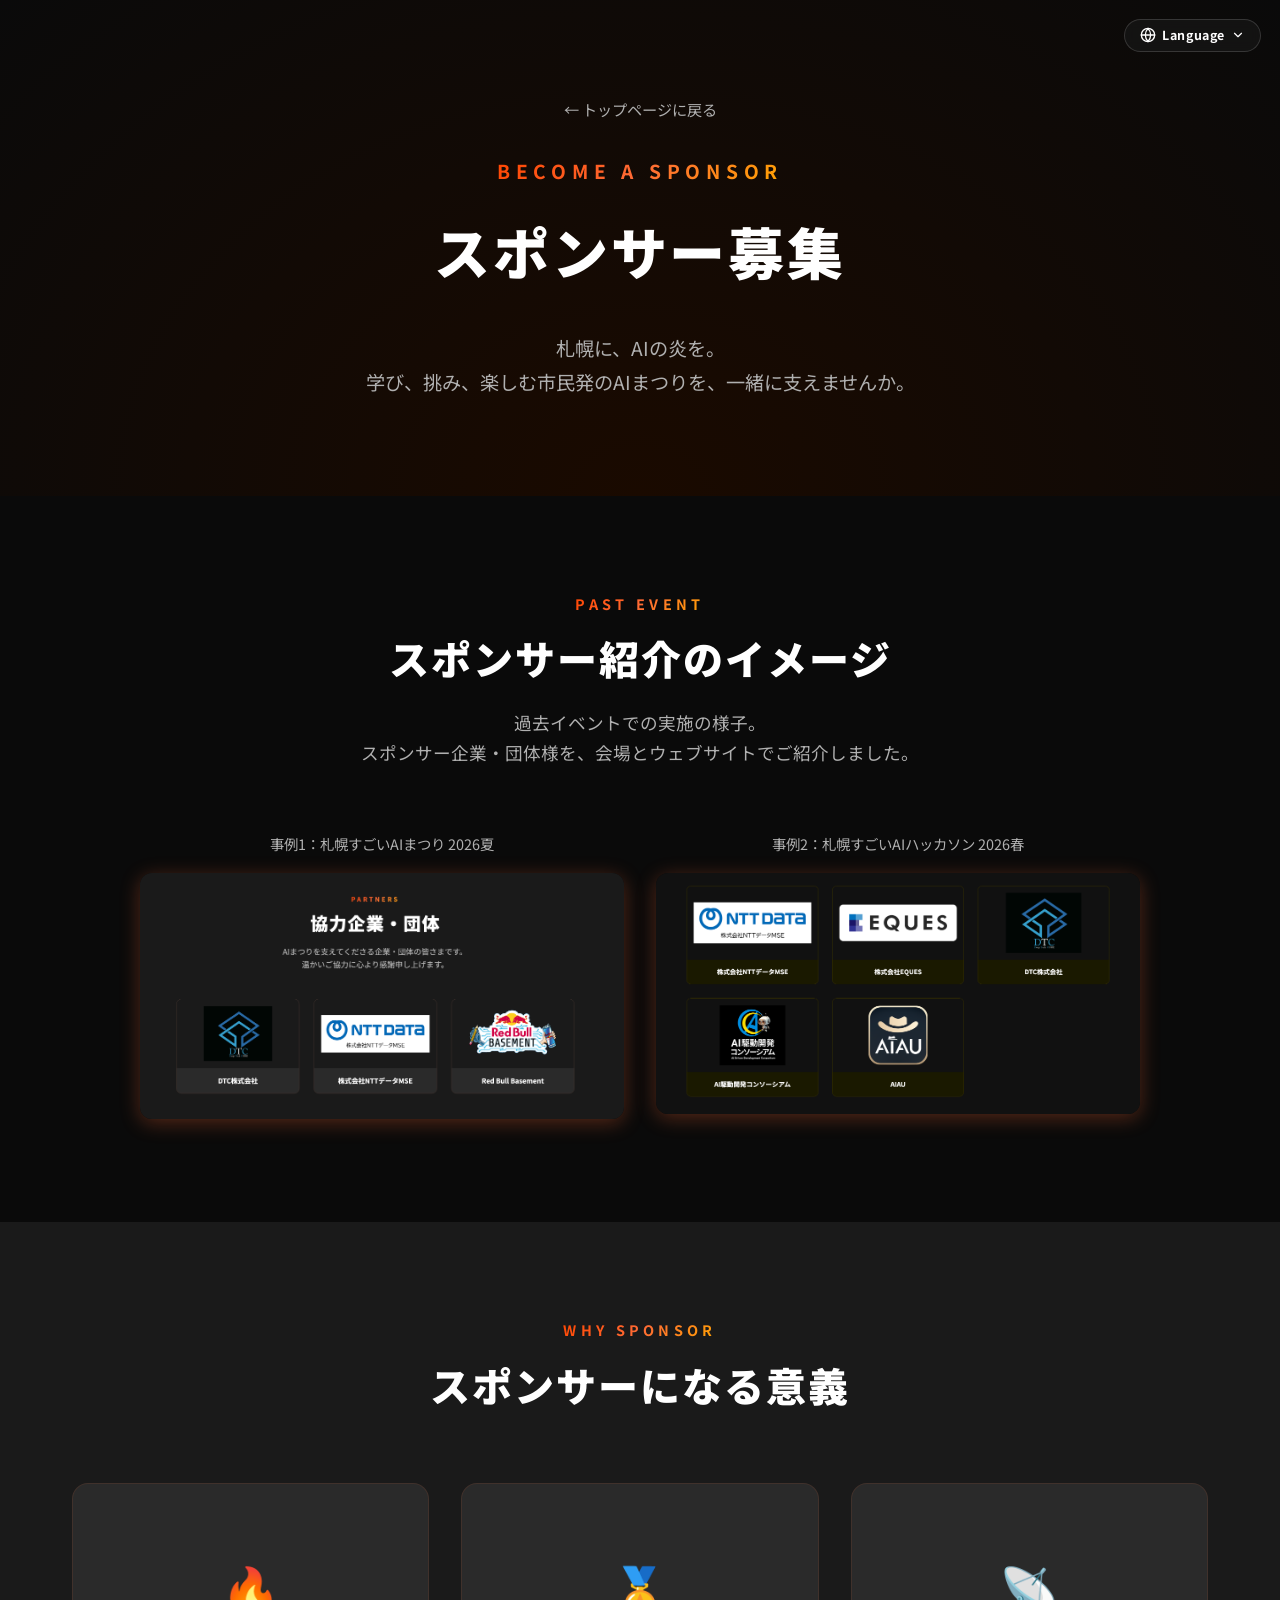
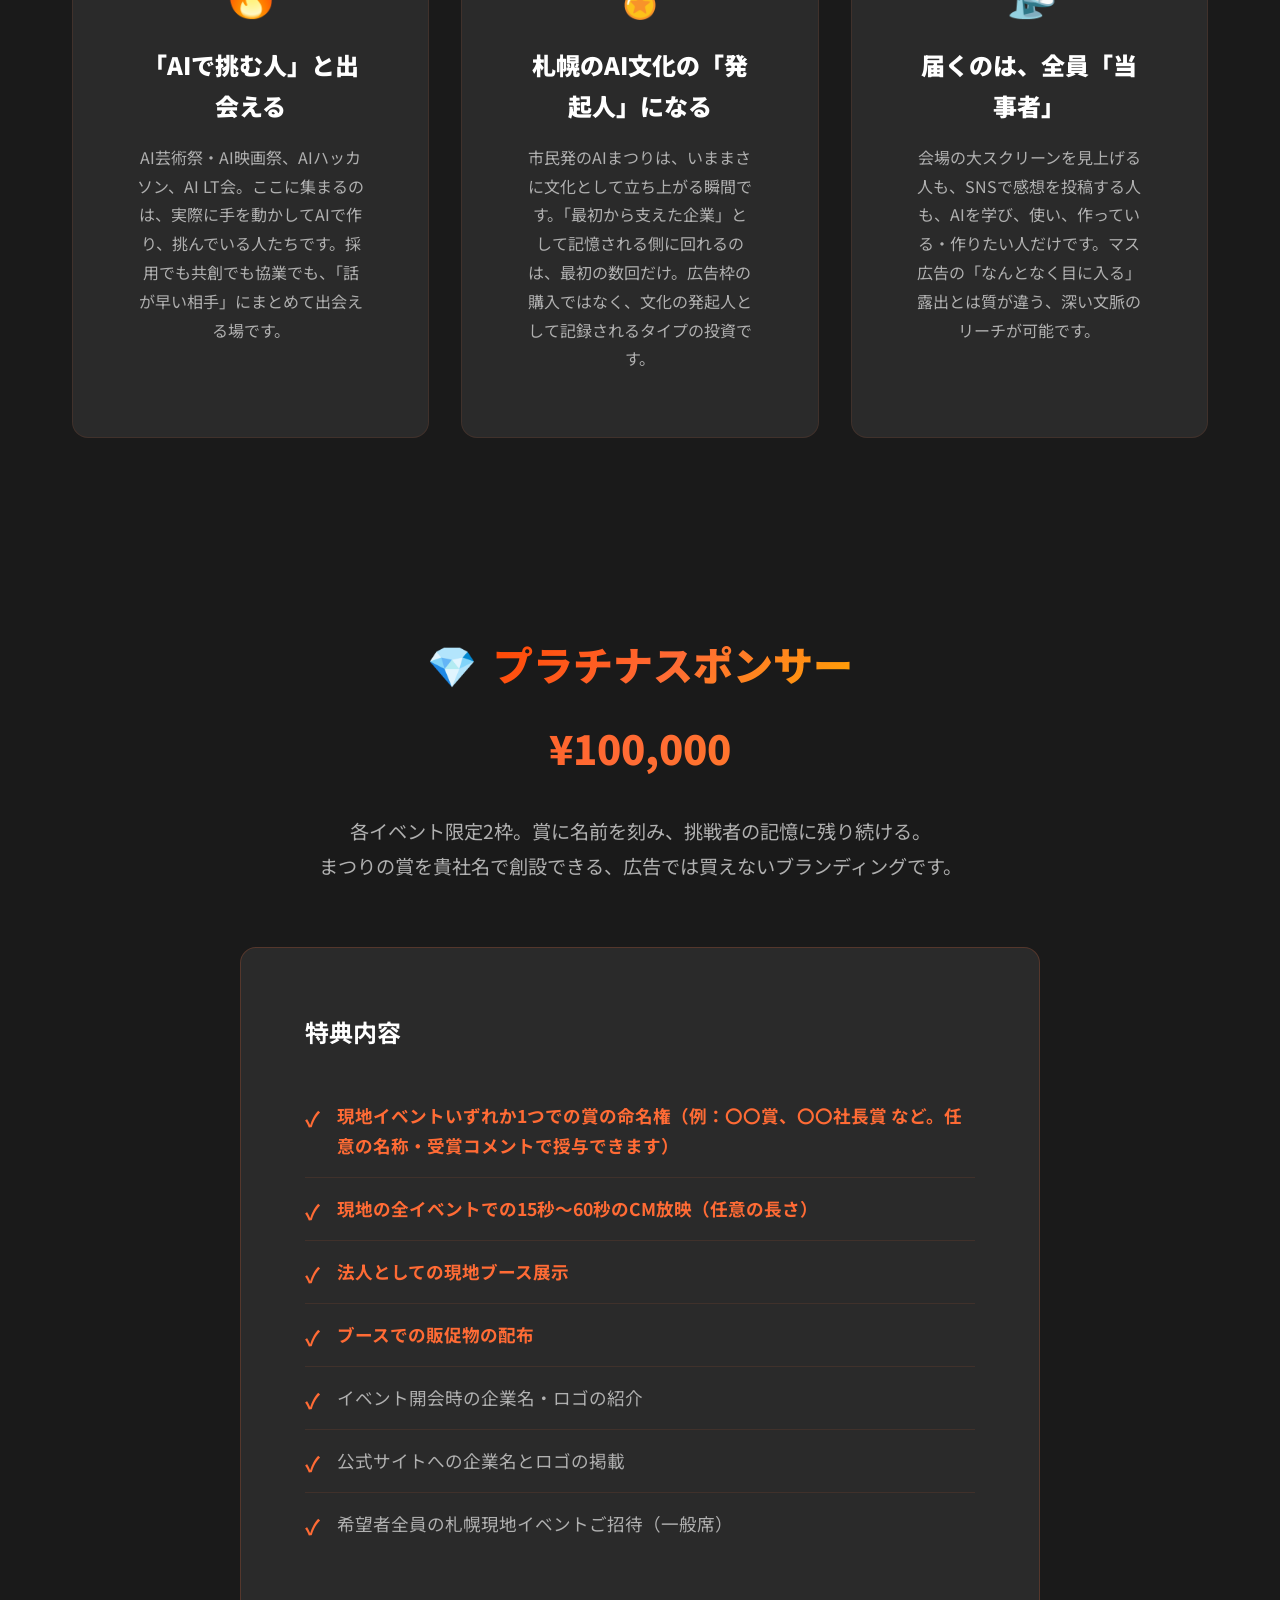
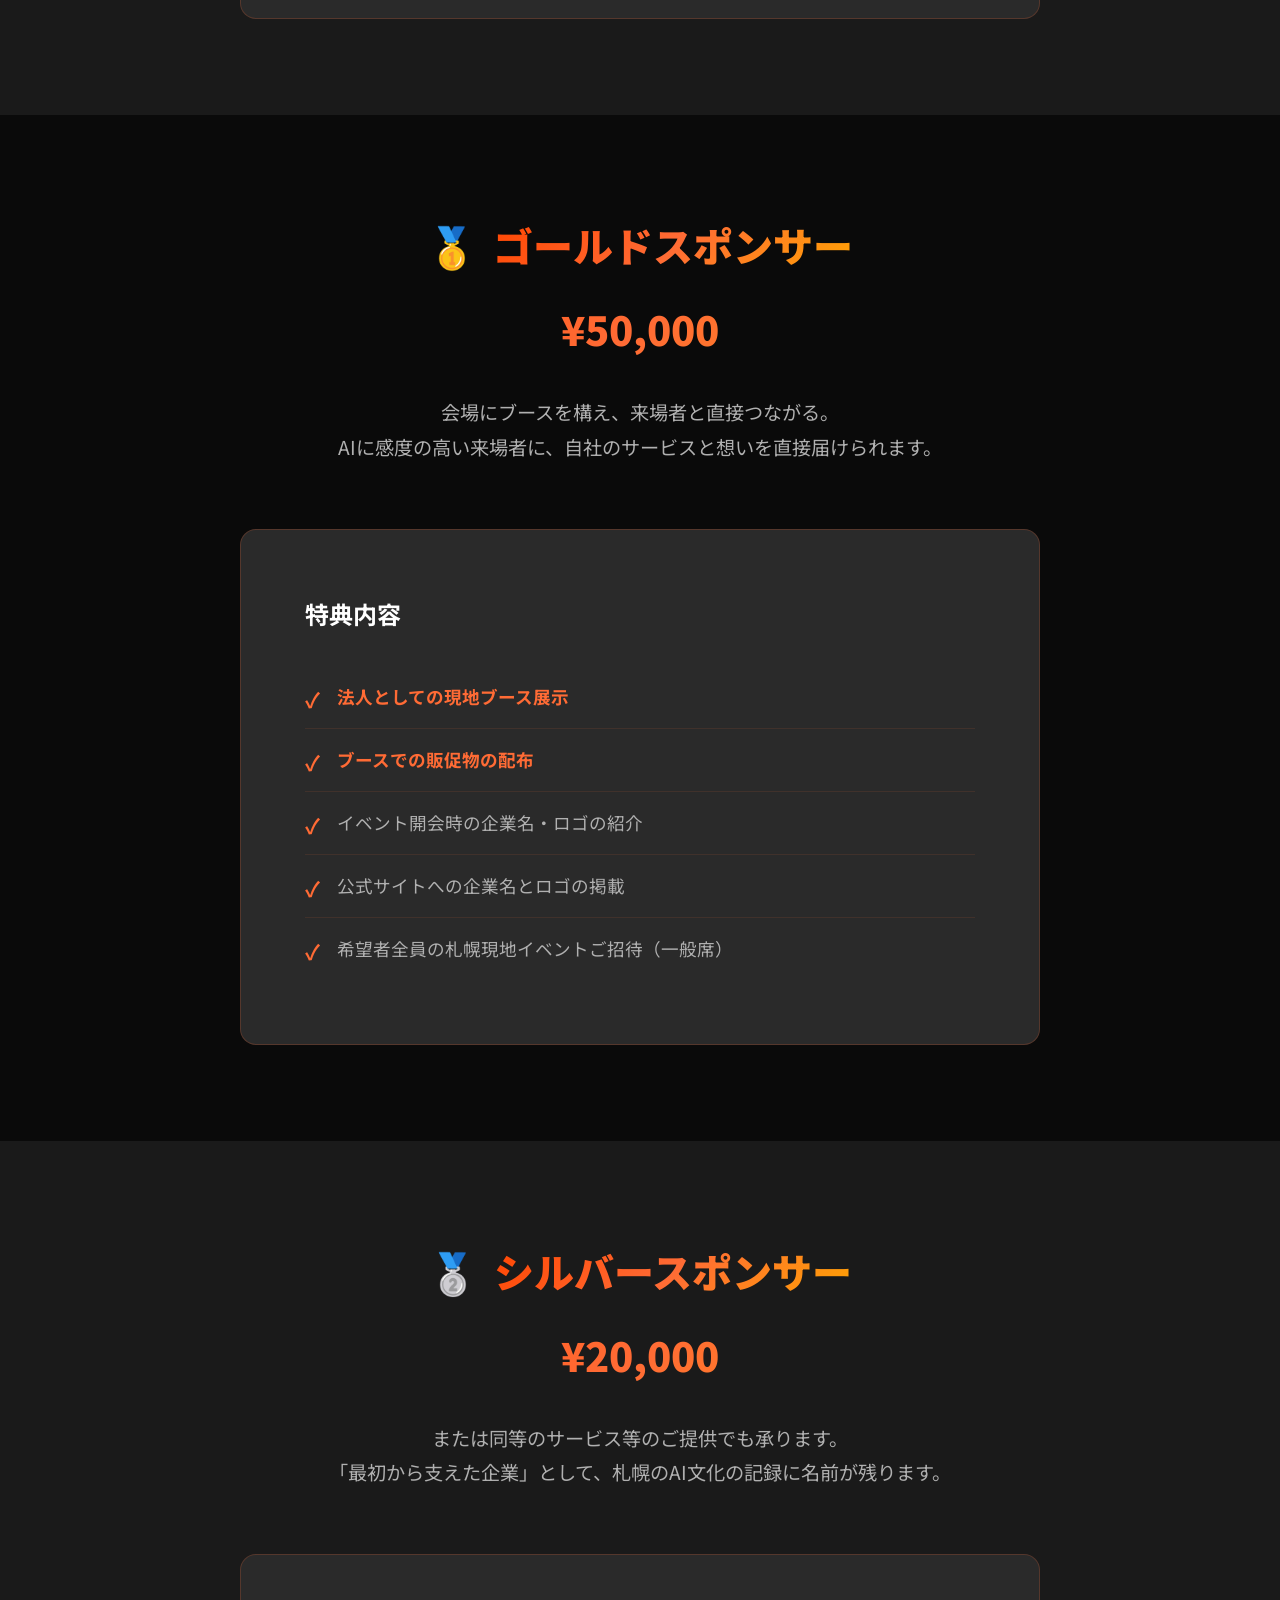
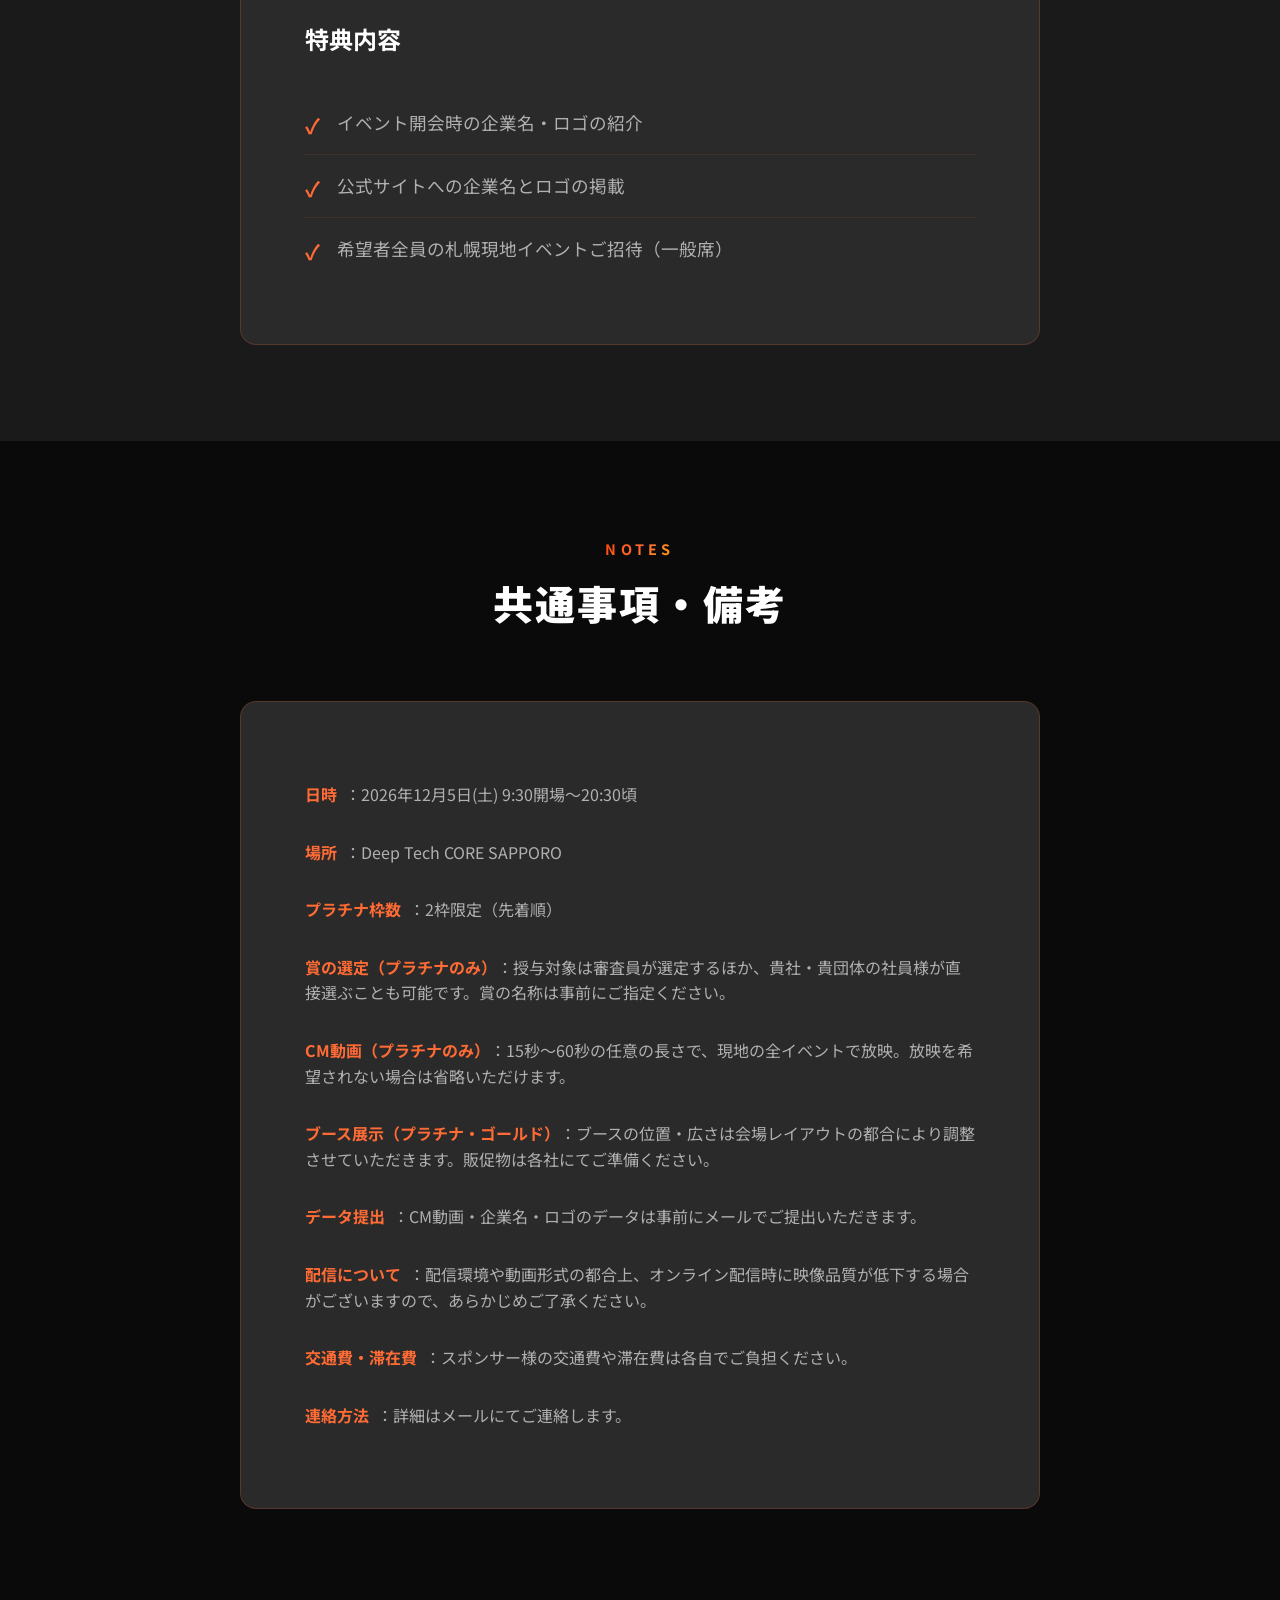
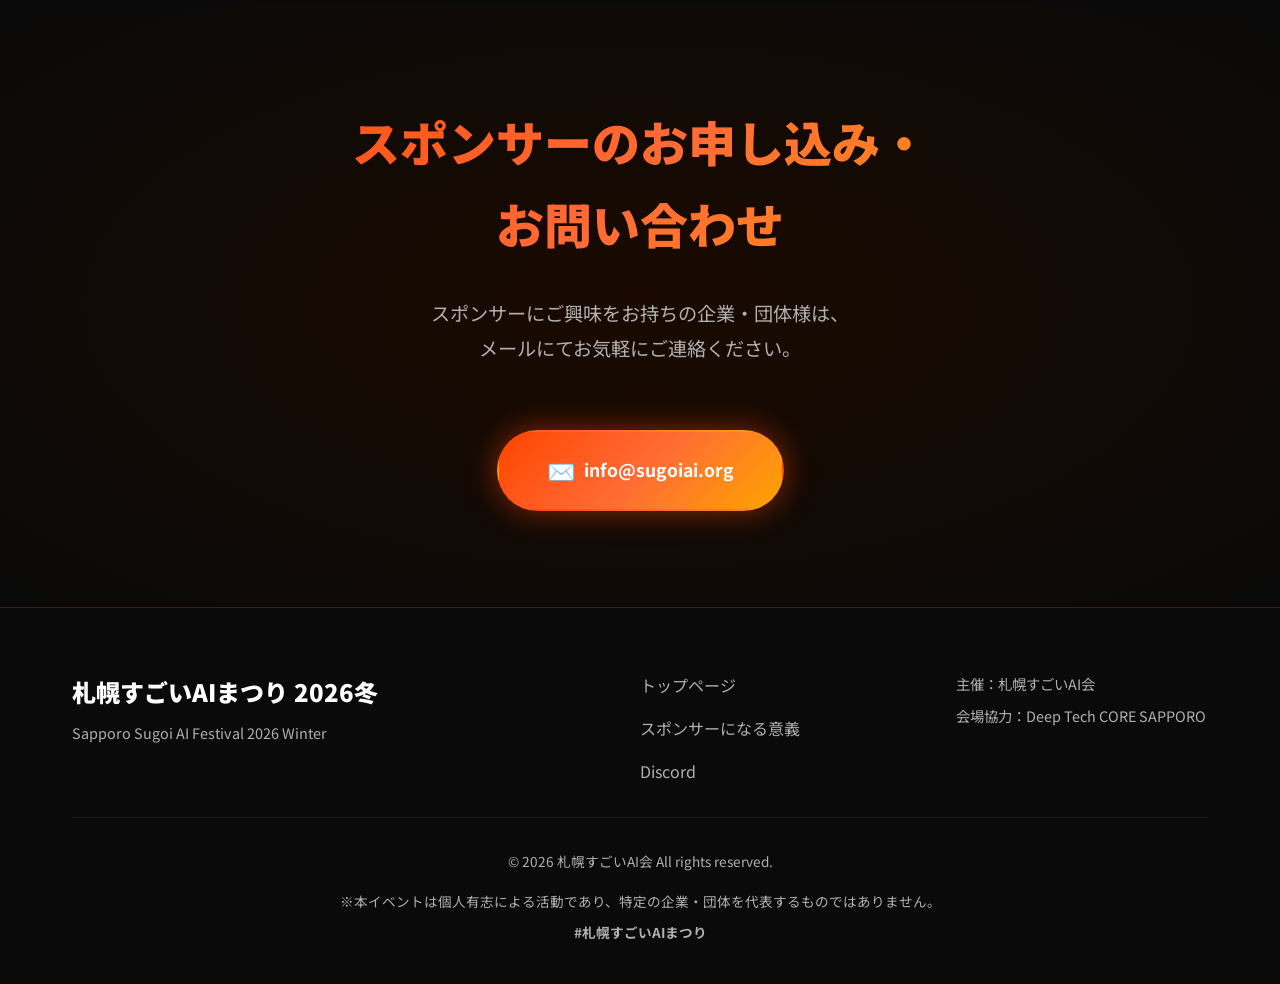
==== commit 6ac9788c: "change all for 2026 winter" ====
--- a/sponsors.html
+++ b/sponsors.html
@@ -3,22 +3,22 @@
 <head>
     <meta charset="UTF-8">
     <meta name="viewport" content="width=device-width, initial-scale=1.0">
-    <title>スポンサー募集 | 札幌すごいAIまつり 2026夏</title>
-    <meta name="description" content="札幌すごいAIまつり 2026夏のスポンサーを募集しています。一緒に札幌のAI文化を育てませんか？">
+    <title>スポンサー募集 | 札幌すごいAIまつり 2026冬</title>
+    <meta name="description" content="札幌すごいAIまつり 2026冬のスポンサーを募集しています。一緒に札幌のAI文化を育てませんか？">
     <!-- OGP Tags -->
-    <meta property="og:title" content="スポンサー募集 | 札幌すごいAIまつり 2026夏">
-    <meta property="og:description" content="札幌すごいAIまつり 2026夏のスポンサーを募集しています。一緒に札幌のAI文化を育てませんか？">
+    <meta property="og:title" content="スポンサー募集 | 札幌すごいAIまつり 2026冬">
+    <meta property="og:description" content="札幌すごいAIまつり 2026冬のスポンサーを募集しています。一緒に札幌のAI文化を育てませんか？">
     <meta property="og:type" content="website">
     <meta property="og:url" content="https://matsuri.sugoiai.org/sponsors.html">
-    <meta property="og:site_name" content="札幌すごいAIまつり 2026夏">
+    <meta property="og:site_name" content="札幌すごいAIまつり 2026冬">
     <meta property="og:image" content="https://matsuri.sugoiai.org/logo.png">
     <meta property="og:image:width" content="1200">
     <meta property="og:image:height" content="630">
     <meta property="og:locale" content="ja_JP">
     <!-- Twitter Card Tags -->
     <meta name="twitter:card" content="summary_large_image">
-    <meta name="twitter:title" content="スポンサー募集 | 札幌すごいAIまつり 2026夏">
-    <meta name="twitter:description" content="札幌すごいAIまつり 2026夏のスポンサーを募集しています。一緒に札幌のAI文化を育てませんか？">
+    <meta name="twitter:title" content="スポンサー募集 | 札幌すごいAIまつり 2026冬">
+    <meta name="twitter:description" content="札幌すごいAIまつり 2026冬のスポンサーを募集しています。一緒に札幌のAI文化を育てませんか？">
     <meta name="twitter:image" content="https://matsuri.sugoiai.org/logo.png">
     <!-- Favicon -->
     <link rel="icon" type="image/png" href="logo.png">
@@ -32,10 +32,20 @@
 
     <!-- Hero Section -->
     <section class="sponsors-hero">
-        <div class="lang-switcher">
-            <button type="button" class="lang-btn active" data-lang="ja">JP</button>
-            <button type="button" class="lang-btn" data-lang="en">EN</button>
-            <button type="button" class="lang-btn" data-lang="zh">CH</button>
+        <!-- 言語切替（heroに対して絶対配置：Languageボタン → プルダウン） -->
+        <div class="lang-switcher" id="langSwitcher">
+            <button type="button" class="lang-toggle" id="langToggle" aria-haspopup="true" aria-expanded="false" aria-controls="langMenu" aria-label="Language">
+                <svg class="lang-toggle-icon" viewBox="0 0 24 24" width="16" height="16" aria-hidden="true" fill="none" stroke="currentColor" stroke-width="2" stroke-linecap="round" stroke-linejoin="round"><circle cx="12" cy="12" r="10"/><path d="M2 12h20"/><path d="M12 2a15.3 15.3 0 0 1 4 10 15.3 15.3 0 0 1-4 10 15.3 15.3 0 0 1-4-10 15.3 15.3 0 0 1 4-10z"/></svg>
+                <span class="lang-toggle-label">Language</span>
+                <svg class="lang-toggle-chevron" viewBox="0 0 24 24" width="14" height="14" aria-hidden="true" fill="none" stroke="currentColor" stroke-width="2" stroke-linecap="round" stroke-linejoin="round"><path d="m6 9 6 6 6-6"/></svg>
+            </button>
+            <ul class="lang-menu" id="langMenu" role="menu" aria-label="Language">
+                <li role="none"><button type="button" class="lang-btn active" data-lang="ja" role="menuitemradio" aria-checked="true">日本語</button></li>
+                <li role="none"><button type="button" class="lang-btn" data-lang="en" role="menuitemradio" aria-checked="false">English</button></li>
+                <li role="none"><button type="button" class="lang-btn" data-lang="zh" role="menuitemradio" aria-checked="false">中文</button></li>
+                <li role="none"><button type="button" class="lang-btn" data-lang="fr" role="menuitemradio" aria-checked="false">Français</button></li>
+                <li role="none"><button type="button" class="lang-btn" data-lang="de" role="menuitemradio" aria-checked="false">Deutsch</button></li>
+            </ul>
         </div>
         <div class="container">
             <a href="index.html" class="back-link" data-i18n="sp.back">← トップページに戻る</a>
@@ -59,8 +69,8 @@
             </div>
             <div class="sp-past-grid">
                 <div class="sp-past-image-wrap">
-                    <p class="sp-past-label" data-i18n="sp.past_label1">事例1：札幌すごいAIまつり 2026冬</p>
-                    <img src="images/sponsors.png" alt="スポンサー企業・団体（札幌すごいAIまつり 2026冬）" class="sp-past-image">
+                    <p class="sp-past-label" data-i18n="sp.past_label1">事例1：札幌すごいAIまつり 2026夏</p>
+                    <img src="images/sponsors.png" alt="スポンサー企業・団体（札幌すごいAIまつり 2026夏）" class="sp-past-image">
                 </div>
                 <div class="sp-past-image-wrap">
                     <p class="sp-past-label" data-i18n="sp.past_label2">事例2：札幌すごいAIハッカソン 2026春</p>
@@ -182,7 +192,7 @@
             </div>
             <div class="plan-content">
                 <ul class="plan-notes-list">
-                    <li data-i18n="sp.note_date"><strong>日時</strong>：2026年8月29日(土) 9:30開場〜20:30頃</li>
+                    <li data-i18n="sp.note_date"><strong>日時</strong>：2026年12月5日(土) 9:30開場〜20:30頃</li>
                     <li data-i18n="sp.note_venue"><strong>場所</strong>：Deep Tech CORE SAPPORO</li>
                     <li data-i18n="sp.note_slots"><strong>プラチナ枠数</strong>：2枠限定（先着順）</li>
                     <li data-i18n="sp.note_award"><strong>賞の選定（プラチナのみ）</strong>：授与対象は審査員が選定するほか、貴社・貴団体の社員様が直接選ぶことも可能です。賞の名称は事前にご指定ください。</li>
@@ -221,8 +231,8 @@
         <div class="container">
             <div class="footer-content">
                 <div class="footer-logo">
-                    <h3 data-i18n="footer.logo_title">札幌すごいAIまつり 2026夏</h3>
-                    <p data-i18n="footer.logo_sub">Sapporo Sugoi AI Festival 2026 Summer</p>
+                    <h3 data-i18n="footer.logo_title">札幌すごいAIまつり 2026冬</h3>
+                    <p data-i18n="footer.logo_sub">Sapporo Sugoi AI Festival 2026 Winter</p>
                 </div>
                 <div class="footer-links">
                     <a href="index.html" data-i18n="sp.footer_top">トップページ</a>
--- a/style.css
+++ b/style.css
@@ -1756,38 +1756,99 @@
 }
 /* test 2025年 11月30日 日曜日 22時10分03秒 JST */
 
-/* Language Switcher (hero内・右上に配置。スクロールでheroと共に画面外へ) */
+/* ─── Language Switcher（hero内・絶対配置：Languageボタン → プルダウン） ─── */
 .lang-switcher {
     position: absolute;
-    top: 1.25rem;
-    right: 1.25rem;
+    top: 1.2rem;
+    right: 1.2rem;
     z-index: 10;
-    display: flex;
-    gap: 0.2rem;
+}
+
+.lang-toggle {
+    appearance: none;
+    -webkit-appearance: none;
+    display: inline-flex;
+    align-items: center;
+    gap: 0.4rem;
+    padding: 0.45rem 0.9rem;
     background: rgba(26, 26, 26, 0.6);
     border: 1px solid rgba(255, 255, 255, 0.15);
     border-radius: 999px;
-    padding: 0.25rem;
+    color: var(--text-primary);
+    font-family: var(--font-primary);
+    font-size: 0.78rem;
+    font-weight: 700;
+    letter-spacing: 0.05em;
+    line-height: 1;
+    cursor: pointer;
     backdrop-filter: blur(6px);
     -webkit-backdrop-filter: blur(6px);
+    transition: background 0.2s ease, border-color 0.2s ease;
+}
+
+.lang-toggle:hover,
+.lang-switcher.is-open .lang-toggle {
+    background: rgba(26, 26, 26, 0.94);
+    border-color: rgba(255, 255, 255, 0.3);
+}
+
+.lang-toggle-chevron {
+    transition: transform 0.2s ease;
+}
+
+.lang-switcher.is-open .lang-toggle-chevron {
+    transform: rotate(180deg);
+}
+
+.lang-menu {
+    position: absolute;
+    top: calc(100% + 0.4rem);
+    right: 0;
+    min-width: 160px;
+    margin: 0;
+    padding: 0.35rem;
+    list-style: none;
+    background: rgba(26, 26, 26, 0.94);
+    border: 1px solid rgba(255, 255, 255, 0.15);
+    border-radius: 12px;
+    box-shadow: 0 12px 32px rgba(0, 0, 0, 0.45);
+    backdrop-filter: blur(10px);
+    -webkit-backdrop-filter: blur(10px);
+    opacity: 0;
+    visibility: hidden;
+    transform: translateY(-6px);
+    transition: opacity 0.18s ease, transform 0.18s ease, visibility 0.18s;
+}
+
+.lang-switcher.is-open .lang-menu {
+    opacity: 1;
+    visibility: visible;
+    transform: translateY(0);
 }
 
 .lang-btn {
+    appearance: none;
+    -webkit-appearance: none;
+    display: block;
+    width: 100%;
+    border: none;
+    background: transparent;
+    color: var(--text-secondary);
     font-family: var(--font-primary);
-    font-size: 0.8rem;
-    font-weight: 700;
-    letter-spacing: 0.05em;
-    color: var(--text-secondary);
-    background: transparent;
-    border: none;
-    border-radius: 999px;
-    padding: 0.3rem 0.8rem;
+    font-size: 0.82rem;
+    font-weight: 700;
+    letter-spacing: 0.03em;
+    line-height: 1.2;
+    text-align: left;
+    padding: 0.55rem 0.85rem;
+    border-radius: 8px;
     cursor: pointer;
     transition: color 0.2s ease, background 0.2s ease;
 }
 
 .lang-btn:hover {
     color: var(--text-primary);
+    background: rgba(255, 255, 255, 0.08);
 }
 
 .lang-btn.active {
@@ -1795,15 +1856,14 @@
     color: #fff;
 }
 
-@media (max-width: 480px) {
+@media (max-width: 768px) {
     .lang-switcher {
-        top: 0.75rem;
-        right: 0.75rem;
-    }
-
-    .lang-btn {
-        font-size: 0.75rem;
-        padding: 0.25rem 0.65rem;
-        width: auto;
-    }
-}
+        top: 0.8rem;
+        right: 0.8rem;
+    }
+
+    .lang-toggle {
+        font-size: 0.72rem;
+        padding: 0.4rem 0.75rem;
+    }
+}
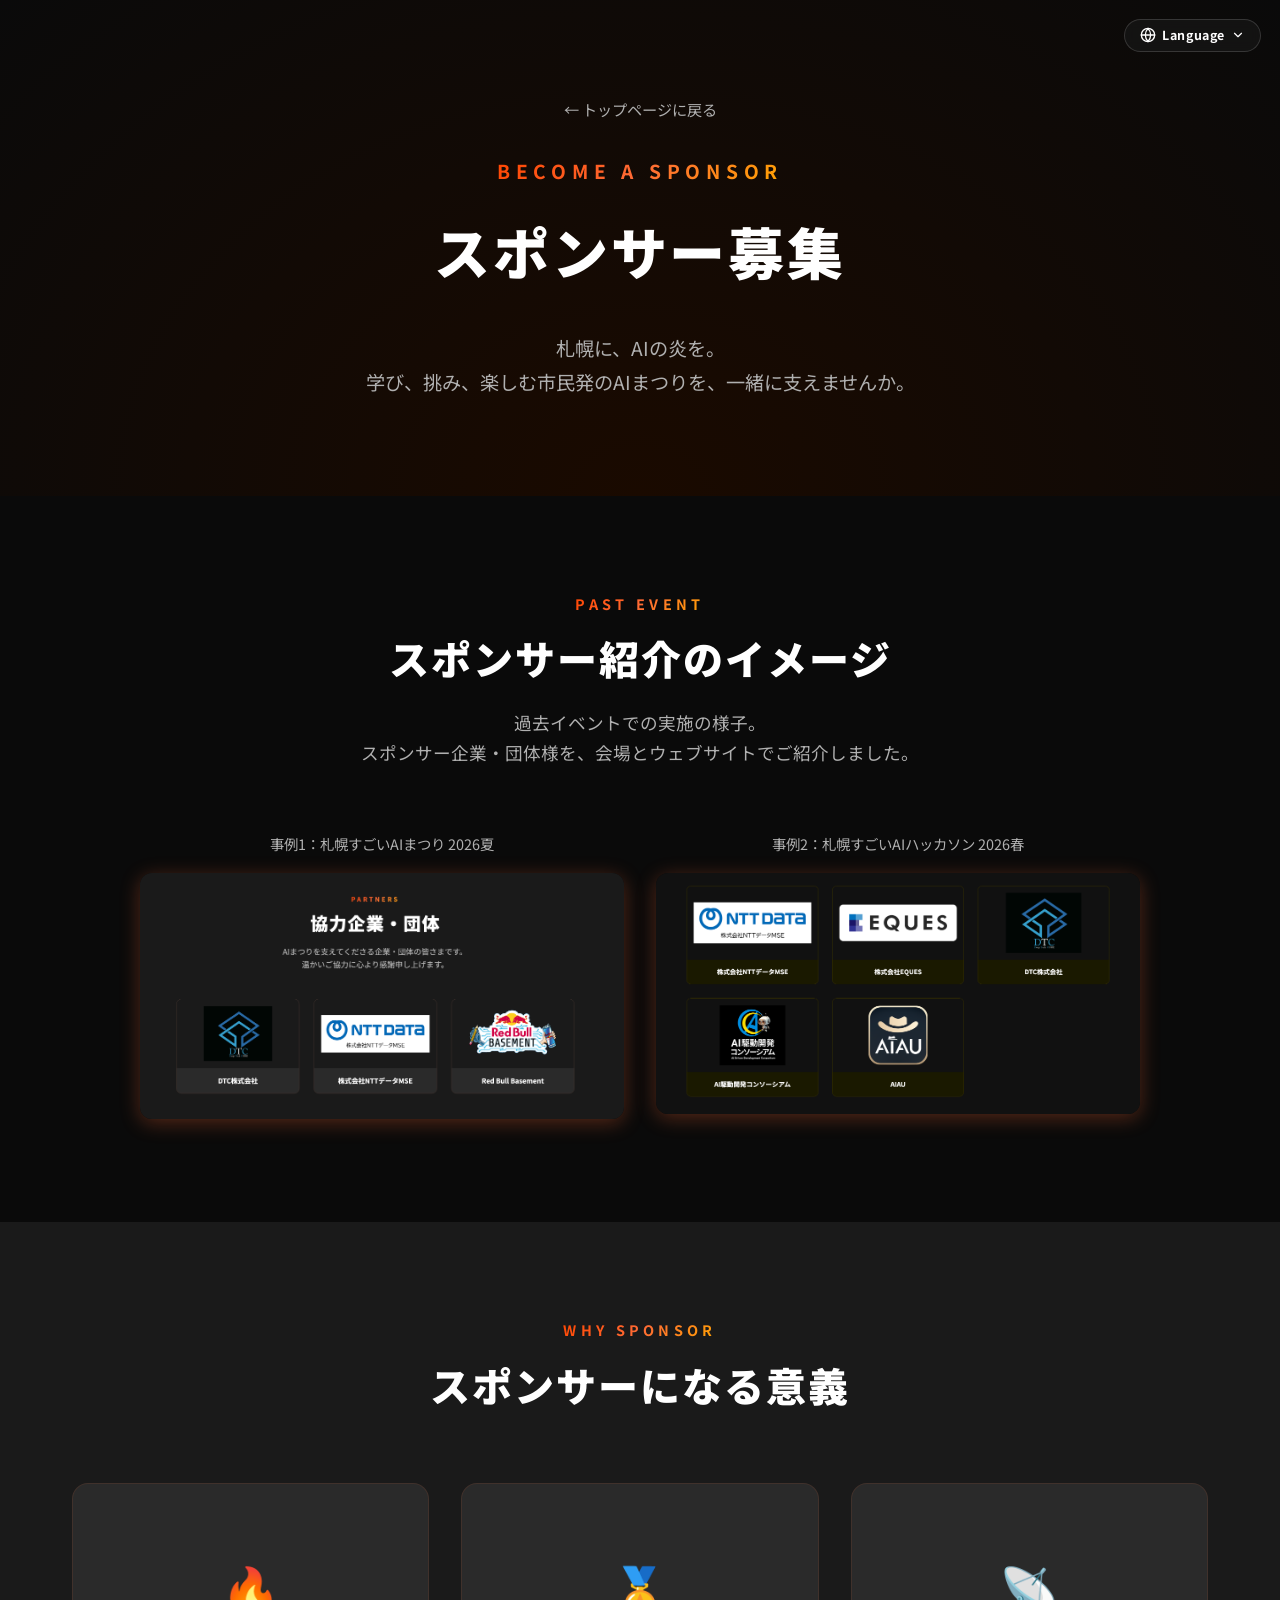
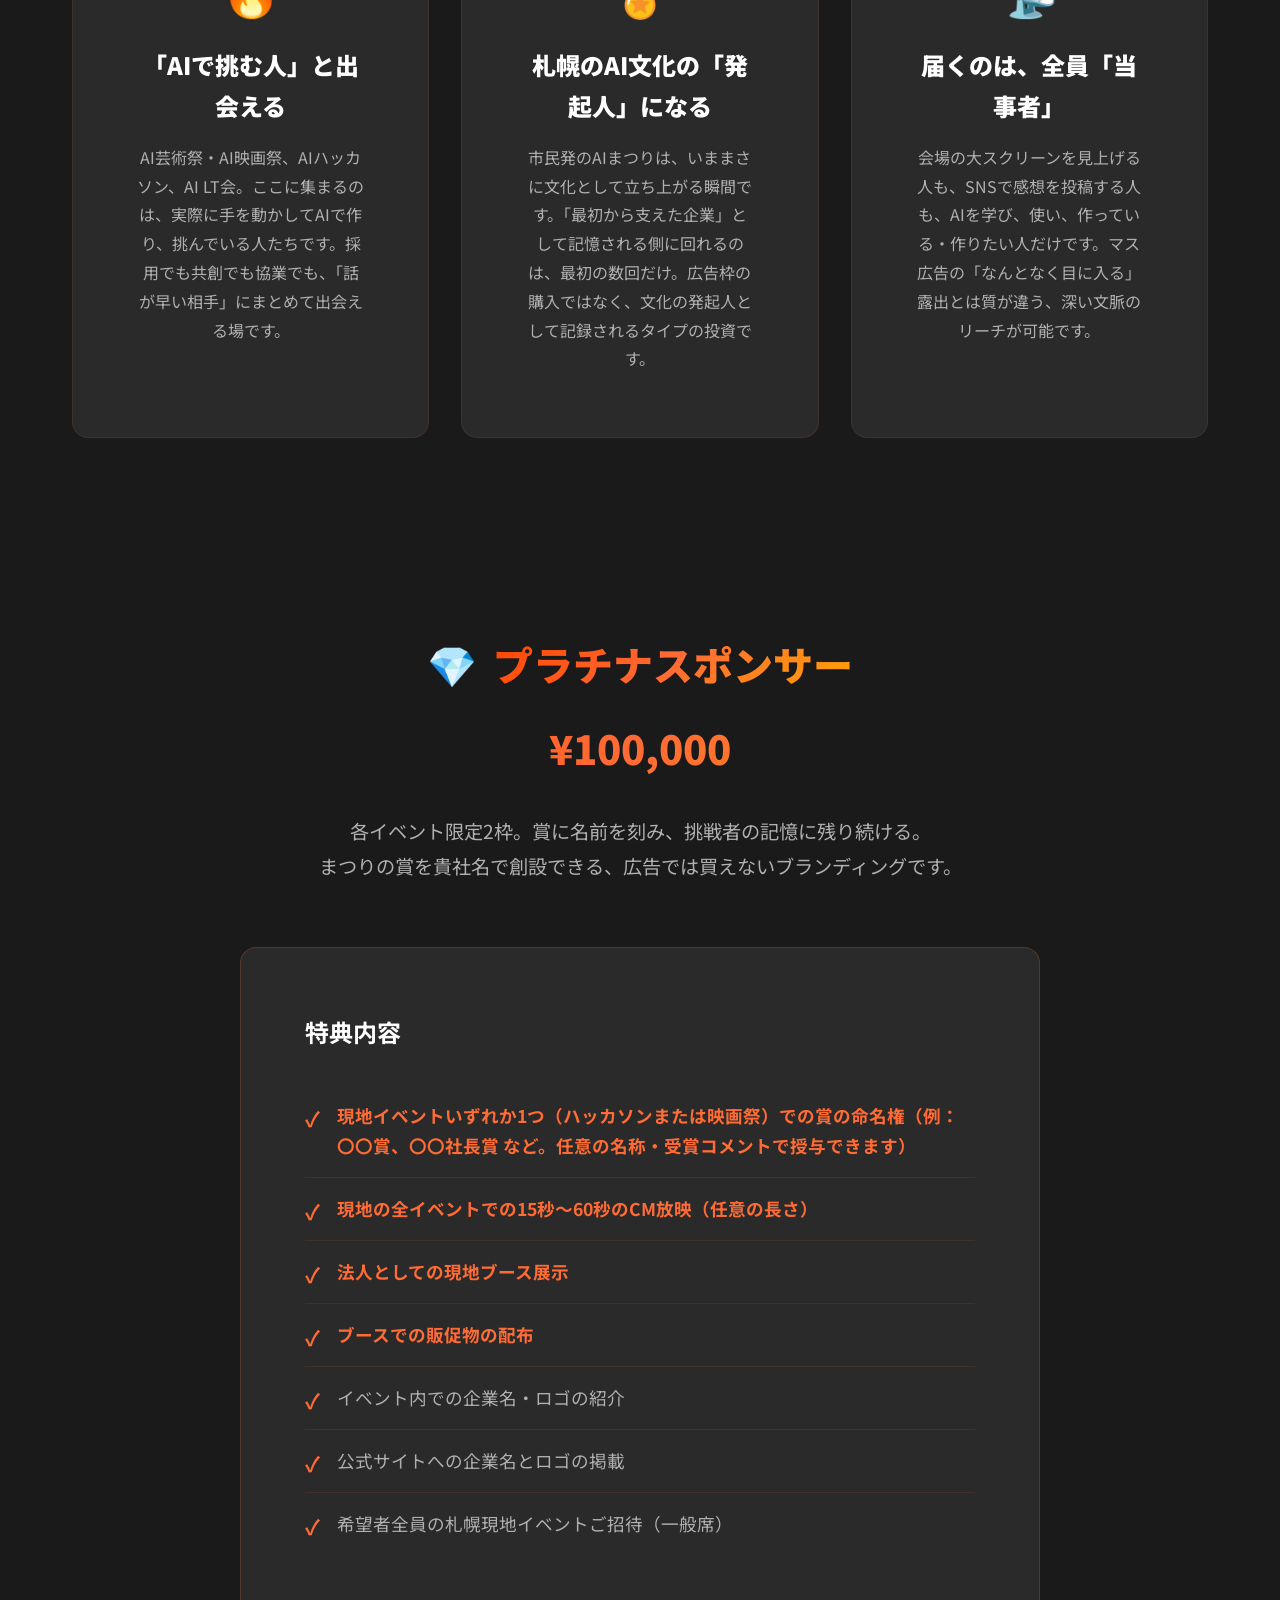
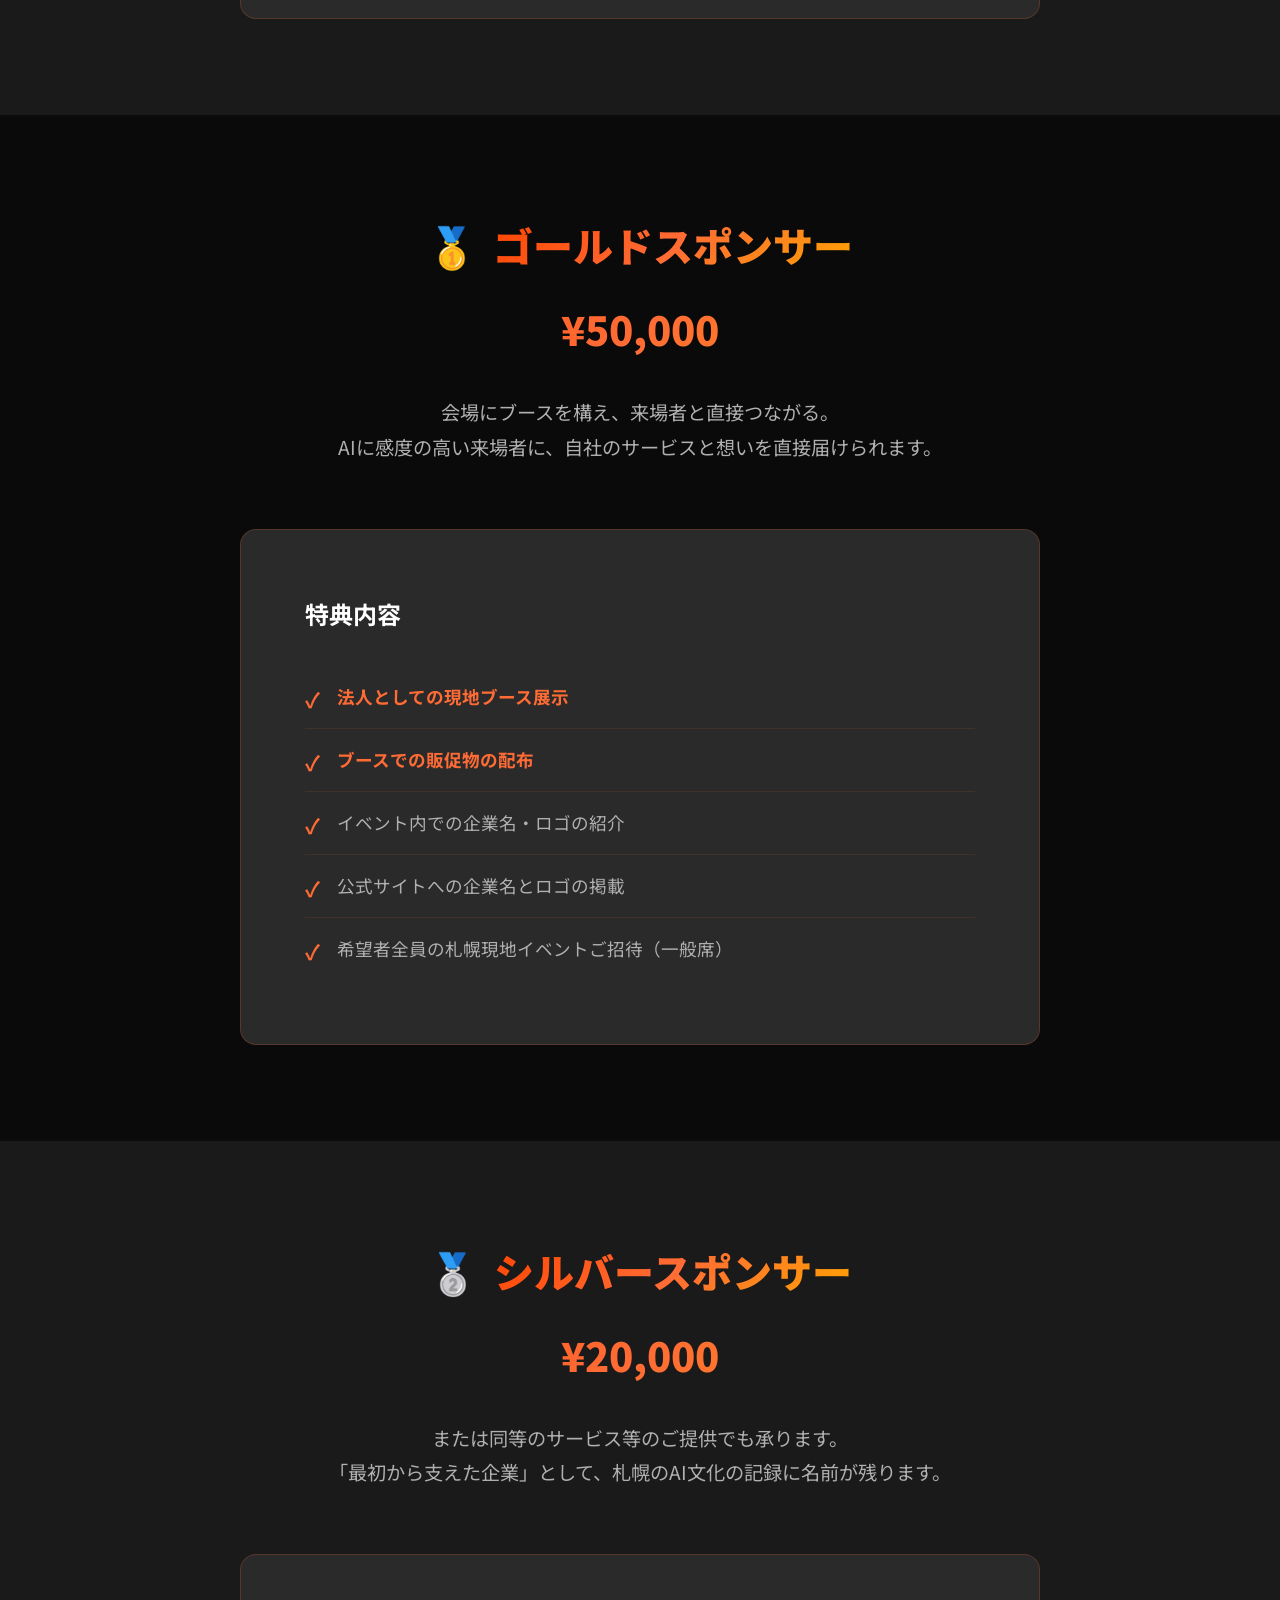
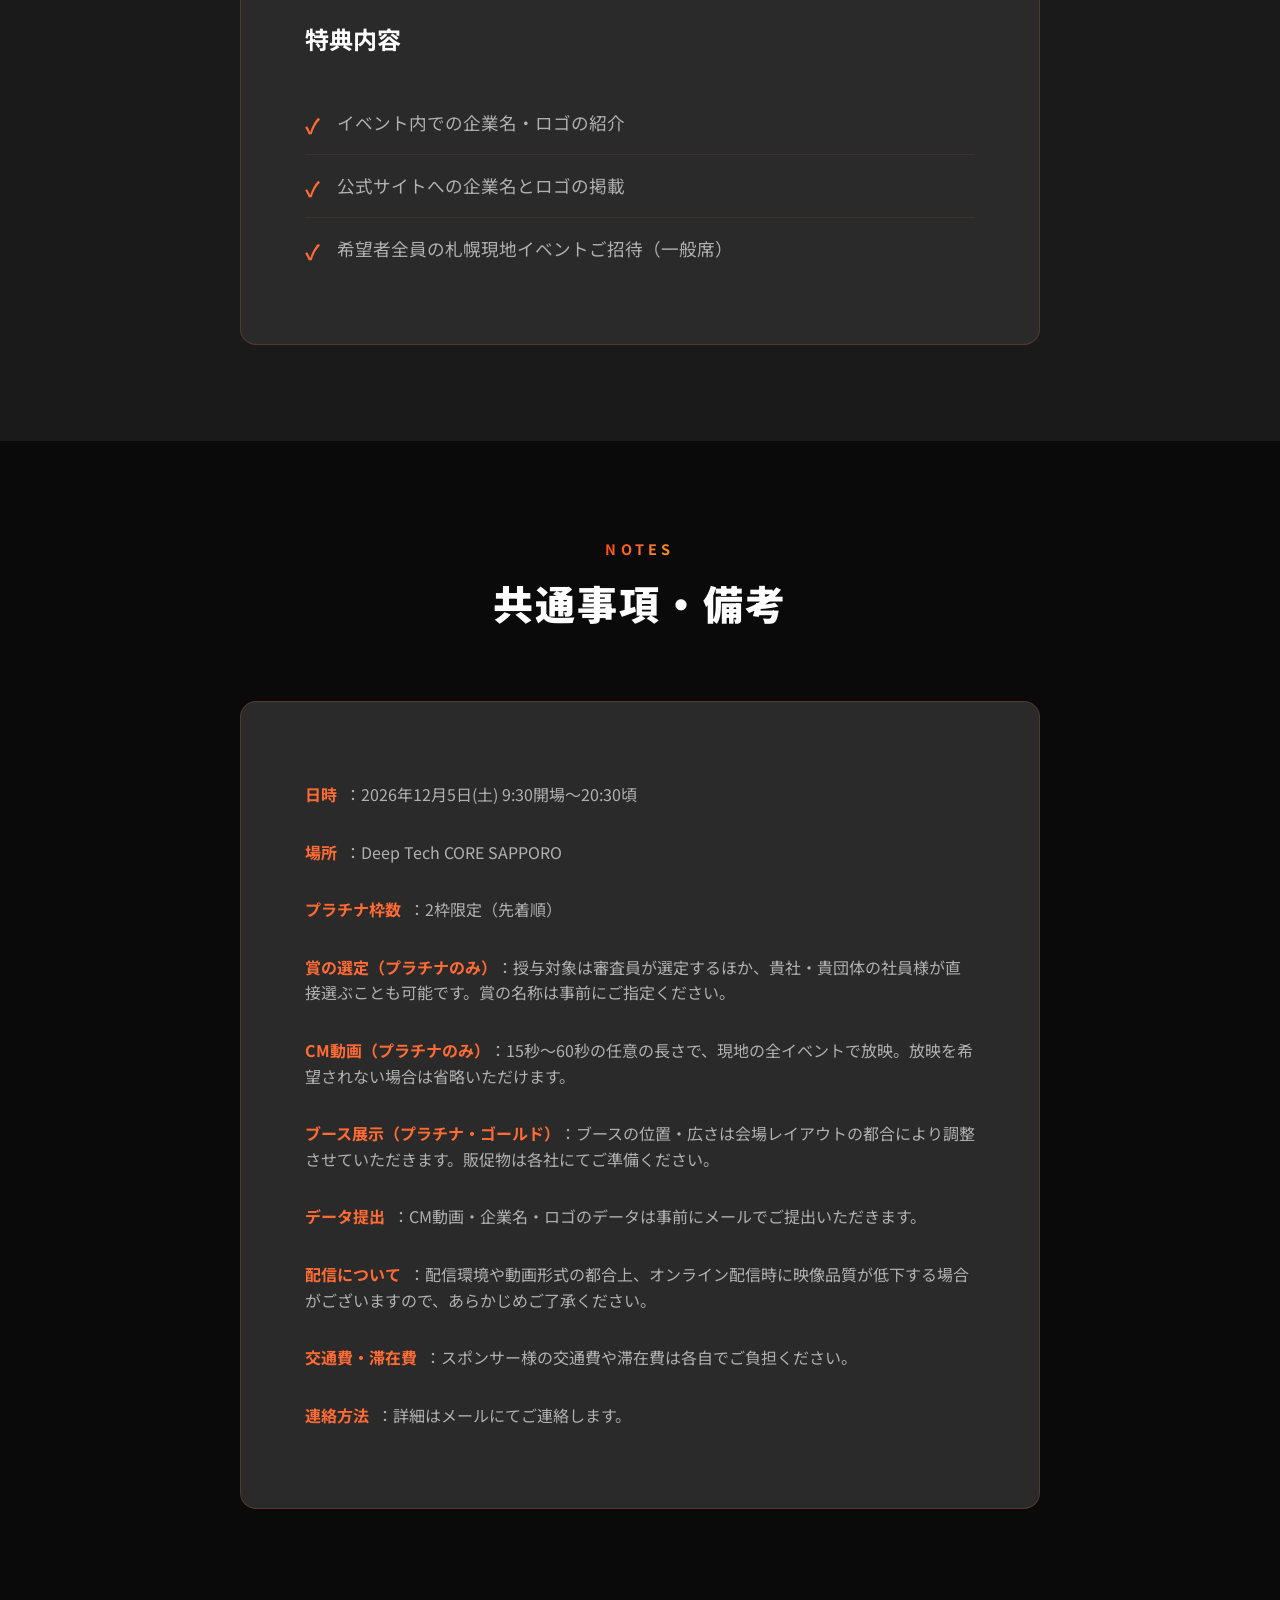
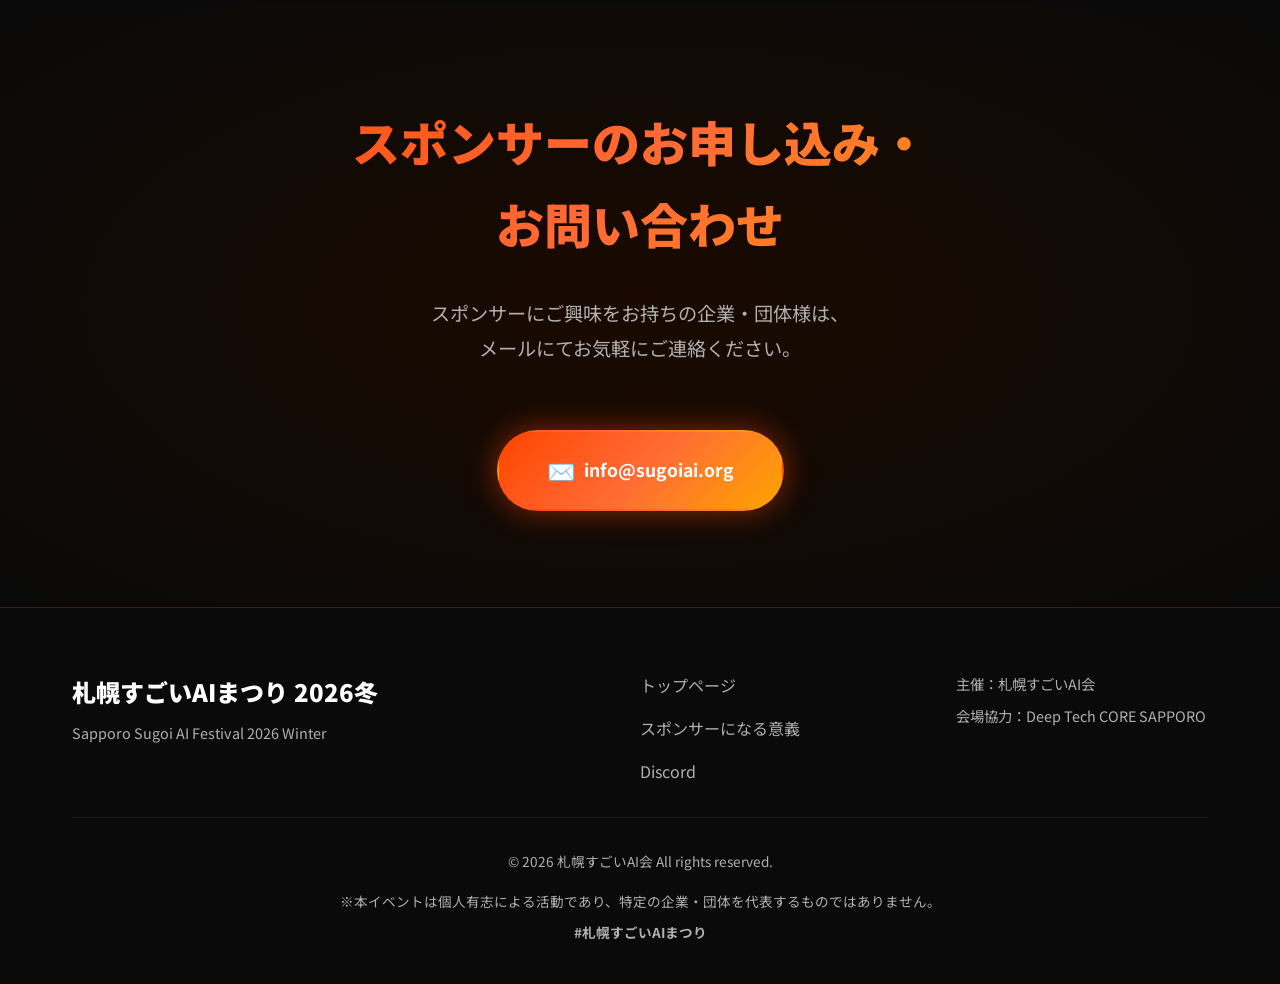
==== commit 9a1dc102: "add logo" ====
--- a/sponsors.html
+++ b/sponsors.html
@@ -11,18 +11,18 @@
     <meta property="og:type" content="website">
     <meta property="og:url" content="https://matsuri.sugoiai.org/sponsors.html">
     <meta property="og:site_name" content="札幌すごいAIまつり 2026冬">
-    <meta property="og:image" content="https://matsuri.sugoiai.org/logo.png">
-    <meta property="og:image:width" content="1200">
-    <meta property="og:image:height" content="630">
+    <meta property="og:image" content="https://matsuri.sugoiai.org/images/fire.png">
+    <meta property="og:image:width" content="500">
+    <meta property="og:image:height" content="500">
     <meta property="og:locale" content="ja_JP">
     <!-- Twitter Card Tags -->
-    <meta name="twitter:card" content="summary_large_image">
+    <meta name="twitter:card" content="summary">
     <meta name="twitter:title" content="スポンサー募集 | 札幌すごいAIまつり 2026冬">
     <meta name="twitter:description" content="札幌すごいAIまつり 2026冬のスポンサーを募集しています。一緒に札幌のAI文化を育てませんか？">
-    <meta name="twitter:image" content="https://matsuri.sugoiai.org/logo.png">
+    <meta name="twitter:image" content="https://matsuri.sugoiai.org/images/fire.png">
     <!-- Favicon -->
-    <link rel="icon" type="image/png" href="logo.png">
-    <link rel="apple-touch-icon" href="logo.png">
+    <link rel="icon" type="image/png" href="images/fire.png">
+    <link rel="apple-touch-icon" href="images/fire.png">
     <link rel="stylesheet" href="style.css">
     <link rel="preconnect" href="https://fonts.googleapis.com">
     <link rel="preconnect" href="https://fonts.gstatic.com" crossorigin>
@@ -123,11 +123,11 @@
             <div class="plan-content">
                 <h3 class="plan-benefits-title" data-i18n="sp.benefits_title">特典内容</h3>
                 <ul class="plan-benefits-list">
-                    <li data-i18n="sp.item_award"><strong>現地イベントいずれか1つでの賞の命名権（例：〇〇賞、〇〇社長賞 など。任意の名称・受賞コメントで授与できます）</strong></li>
+                    <li data-i18n="sp.item_award"><strong>現地イベントいずれか1つ（ハッカソンまたは映画祭）での賞の命名権（例：〇〇賞、〇〇社長賞 など。任意の名称・受賞コメントで授与できます）</strong></li>
                     <li data-i18n="sp.item_cm"><strong>現地の全イベントでの15秒〜60秒のCM放映（任意の長さ）</strong></li>
                     <li data-i18n="sp.item_booth"><strong>法人としての現地ブース展示</strong></li>
                     <li data-i18n="sp.item_promo"><strong>ブースでの販促物の配布</strong></li>
-                    <li data-i18n="sp.item_opening">イベント開会時の企業名・ロゴの紹介</li>
+                    <li data-i18n="sp.item_opening">イベント内での企業名・ロゴの紹介</li>
                     <li data-i18n="sp.item_website">公式サイトへの企業名とロゴの掲載</li>
                     <li data-i18n="sp.item_invite">希望者全員の札幌現地イベントご招待（一般席）</li>
                 </ul>
@@ -151,7 +151,7 @@
                 <ul class="plan-benefits-list">
                     <li data-i18n="sp.item_booth"><strong>法人としての現地ブース展示</strong></li>
                     <li data-i18n="sp.item_promo"><strong>ブースでの販促物の配布</strong></li>
-                    <li data-i18n="sp.item_opening">イベント開会時の企業名・ロゴの紹介</li>
+                    <li data-i18n="sp.item_opening">イベント内での企業名・ロゴの紹介</li>
                     <li data-i18n="sp.item_website">公式サイトへの企業名とロゴの掲載</li>
                     <li data-i18n="sp.item_invite">希望者全員の札幌現地イベントご招待（一般席）</li>
                 </ul>
@@ -173,7 +173,7 @@
             <div class="plan-content">
                 <h3 class="plan-benefits-title" data-i18n="sp.benefits_title">特典内容</h3>
                 <ul class="plan-benefits-list">
-                    <li data-i18n="sp.item_opening">イベント開会時の企業名・ロゴの紹介</li>
+                    <li data-i18n="sp.item_opening">イベント内での企業名・ロゴの紹介</li>
                     <li data-i18n="sp.item_website">公式サイトへの企業名とロゴの掲載</li>
                     <li data-i18n="sp.item_invite">希望者全員の札幌現地イベントご招待（一般席）</li>
                 </ul>
